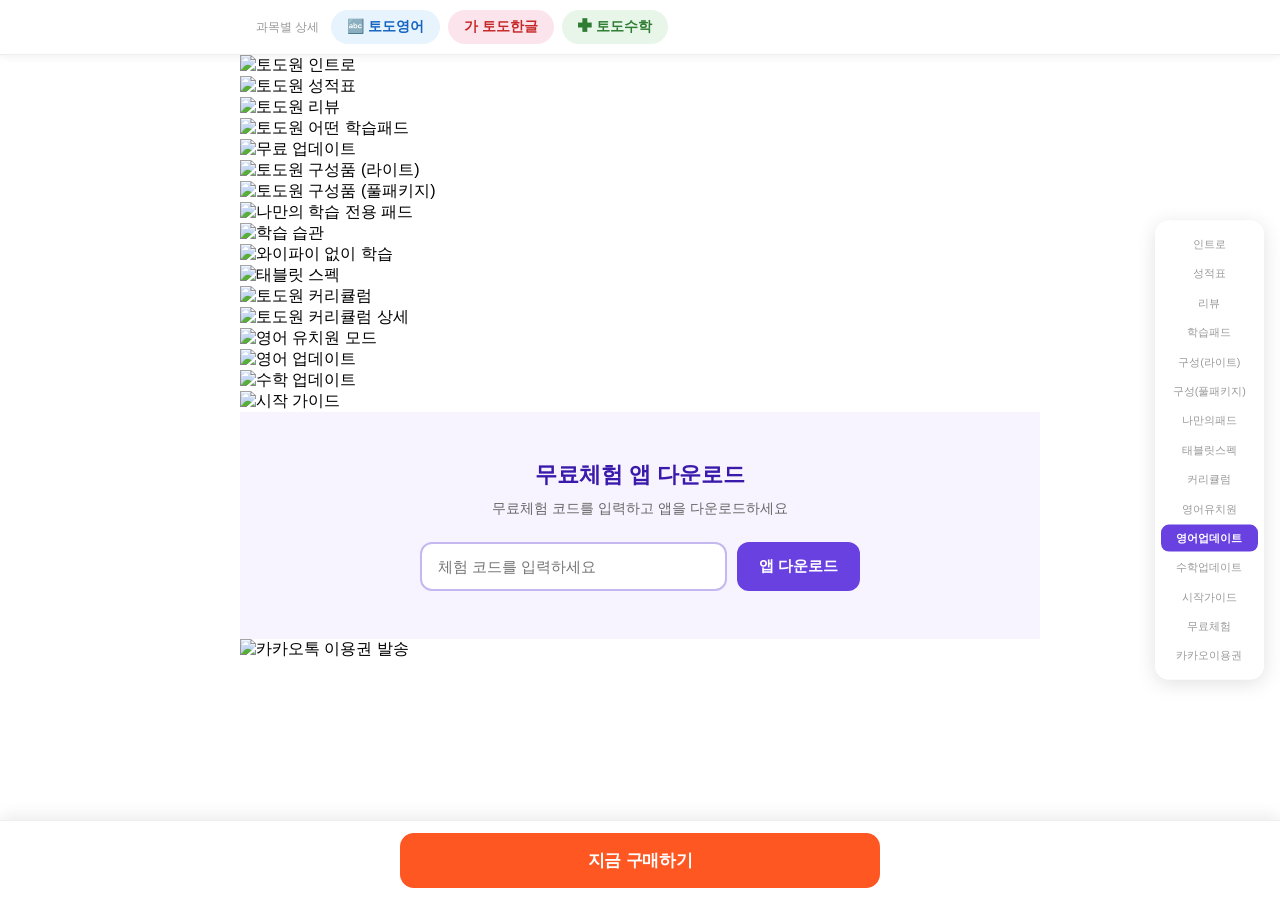
==== index.html @ faa36e48 "토도원 랜딩 페이지 초기 배포" ====
<!DOCTYPE html>
<html lang="ko">
<head>
  <meta charset="UTF-8">
  <meta name="viewport" content="width=device-width, initial-scale=1.0">
  <title>토도원 - 아이의 학습을 바꾸는 교육 앱</title>
  <link rel="stylesheet" href="style.css">
</head>
<body>

  <!-- 상단 과목별 네비게이션 -->
  <nav class="subject-nav">
    <div class="subject-nav-inner">
      <span class="nav-label">과목별 상세</span>
      <a href="english.html" class="subject-btn english-btn">🔤 토도영어</a>
      <a href="hangul.html" class="subject-btn hangul-btn">가 토도한글</a>
      <a href="math.html" class="subject-btn math-btn">✚ 토도수학</a>
    </div>
  </nav>

  <main class="detail-wrap">

    <section id="sec-1" data-label="인트로">
      <img src="1_인트로.jpg" alt="토도원 인트로" class="detail-img">
    </section>

    <section id="sec-2" data-label="성적표">
      <img src="2_토도원성적표.jpg" alt="토도원 성적표" class="detail-img">
    </section>

    <section id="sec-3" data-label="리뷰">
      <img src="2-1_토도원리뷰.jpg" alt="토도원 리뷰" class="detail-img">
    </section>

    <section id="sec-4" data-label="학습패드">
      <img src="3_토도원어떤학습패드.jpg" alt="토도원 어떤 학습패드" class="detail-img">
      <img src="3-1_무료업데이트.jpg" alt="무료 업데이트" class="detail-img">
    </section>

    <section id="sec-5" data-label="구성(라이트)">
      <img src="3-3_토도원구성품모음(라이트).gif" alt="토도원 구성품 (라이트)" class="detail-img">
    </section>

    <section id="sec-6" data-label="구성(풀패키지)">
      <img src="3-3_토도원구성품모음(풀패키지).gif" alt="토도원 구성품 (풀패키지)" class="detail-img">
    </section>

    <section id="sec-7" data-label="나만의패드">
      <img src="4_나만의학습전용패드.jpg" alt="나만의 학습 전용 패드" class="detail-img">
      <img src="4-1_학습습관.jpg" alt="학습 습관" class="detail-img">
      <img src="4-2_와이파이없이.jpg" alt="와이파이 없이 학습" class="detail-img">
    </section>

    <section id="sec-8" data-label="태블릿스펙">
      <img src="5_태블릿스팩.jpg" alt="태블릿 스펙" class="detail-img">
    </section>

    <section id="sec-9" data-label="커리큘럼">
      <img src="6_토도원커리큘럼.gif" alt="토도원 커리큘럼" class="detail-img">
      <img src="6-1_토도원커리큘럼.jpg" alt="토도원 커리큘럼 상세" class="detail-img">
    </section>

    <section id="sec-10" data-label="영어유치원">
      <img src="7_영어유치원모드.gif" alt="영어 유치원 모드" class="detail-img">
    </section>

    <section id="sec-11" data-label="영어업데이트">
      <img src="8_영어업데이트.gif" alt="영어 업데이트" class="detail-img">
    </section>

    <section id="sec-12" data-label="수학업데이트">
      <img src="9_수학업데이트.gif" alt="수학 업데이트" class="detail-img">
    </section>

    <section id="sec-13" data-label="시작가이드">
      <img src="10_시작가이드.jpg" alt="시작 가이드" class="detail-img">
    </section>

    <section id="sec-14" data-label="무료체험">
      <div class="free-trial-section">
        <h2 class="trial-title">무료체험 앱 다운로드</h2>
        <p class="trial-desc">무료체험 코드를 입력하고 앱을 다운로드하세요</p>
        <div class="trial-input-wrap">
          <input
            type="text"
            id="trialCode"
            class="trial-input"
            placeholder="체험 코드를 입력하세요"
            autocomplete="off"
            autocapitalize="none"
          >
          <button id="downloadBtn" class="trial-btn" onclick="handleDownload()">
            앱 다운로드
          </button>
        </div>
        <p id="trialError" class="trial-error" style="display:none;">유효하지 않은 코드입니다. 다시 확인해 주세요.</p>
      </div>
    </section>

    <section id="sec-15" data-label="카카오이용권">
      <img src="11_카카오톡이용권발송.jpg" alt="카카오톡 이용권 발송" class="detail-img">
    </section>

    <div class="bottom-spacer"></div>

  </main>

  <!-- 하단 고정 구매 버튼 -->
  <div class="sticky-bar">
    <a href="PAYMENT_URL_HERE" class="buy-btn">지금 구매하기</a>
  </div>

  <!-- 앱 선택 모달 (PC용) -->
  <div id="storeModal" class="modal-overlay" style="display:none;" onclick="closeModal(event)">
    <div class="modal-box">
      <p class="modal-title">앱 다운로드</p>
      <p class="modal-desc">다운로드할 플랫폼을 선택하세요</p>
      <div class="modal-buttons">
        <a id="iosBtn" href="#" class="modal-store-btn ios-btn" target="_blank">
          App Store<br><span>iOS / iPadOS</span>
        </a>
        <a id="androidBtn" href="#" class="modal-store-btn android-btn" target="_blank">
          Play Store<br><span>Android</span>
        </a>
      </div>
      <button class="modal-close" onclick="document.getElementById('storeModal').style.display='none'">닫기</button>
    </div>
  </div>

  <script src="script.js"></script>
</body>
</html>
---- style.css ----
* {
  margin: 0;
  padding: 0;
  box-sizing: border-box;
}

body {
  background: #fff;
  font-family: 'Apple SD Gothic Neo', 'Noto Sans KR', sans-serif;
}

/* ─── 과목별 네비게이션 ─── */
.subject-nav {
  position: sticky;
  top: 0;
  z-index: 90;
  background: #fff;
  border-bottom: 1px solid #eee;
  box-shadow: 0 2px 8px rgba(0,0,0,0.06);
}

.subject-nav-inner {
  max-width: 800px;
  margin: 0 auto;
  padding: 10px 16px;
  display: flex;
  align-items: center;
  gap: 8px;
}

.nav-label {
  font-size: 12px;
  color: #999;
  margin-right: 4px;
  white-space: nowrap;
}

.subject-btn {
  padding: 8px 16px;
  border-radius: 20px;
  font-size: 14px;
  font-weight: 700;
  text-decoration: none;
  transition: background 0.15s, color 0.15s;
  white-space: nowrap;
}

.english-btn {
  background: #e8f4fd;
  color: #1565c0;
}
.english-btn:hover, .english-btn.active {
  background: #1565c0;
  color: #fff;
}

.hangul-btn {
  background: #fce4ec;
  color: #c62828;
}
.hangul-btn:hover, .hangul-btn.active {
  background: #c62828;
  color: #fff;
}

.math-btn {
  background: #e8f5e9;
  color: #2e7d32;
}
.math-btn:hover, .math-btn.active {
  background: #2e7d32;
  color: #fff;
}

/* ─── 뒤로가기 바 ─── */
.back-bar {
  padding: 14px 20px;
  border-bottom: 1px solid #f0f0f0;
}

.back-link {
  font-size: 14px;
  color: #555;
  text-decoration: none;
}

.back-link:hover {
  color: #222;
}

/* ─── 플레이스홀더 (이미지 미등록 상태) ─── */
.placeholder-notice {
  padding: 80px 24px;
  text-align: center;
  color: #bbb;
}

.placeholder-icon {
  font-size: 56px;
  margin-bottom: 20px;
}

.placeholder-title {
  font-size: 18px;
  font-weight: 700;
  color: #ccc;
  margin-bottom: 10px;
}

.placeholder-desc {
  font-size: 14px;
  color: #ccc;
  line-height: 1.8;
}

/* ─── 상세 이미지 래퍼 ─── */
.detail-wrap {
  max-width: 800px;
  margin: 0 auto;
  display: flex;
  flex-direction: column;
}

/* 상세 이미지 */
.detail-img {
  width: 100%;
  display: block;
}

/* ─── 무료체험 섹션 ─── */
.free-trial-section {
  background: #f8f4ff;
  padding: 48px 24px;
  text-align: center;
}

.trial-title {
  font-size: 22px;
  font-weight: 800;
  color: #3a1aab;
  margin-bottom: 10px;
}

.trial-desc {
  font-size: 14px;
  color: #666;
  margin-bottom: 24px;
}

.trial-input-wrap {
  display: flex;
  gap: 10px;
  max-width: 440px;
  margin: 0 auto;
}

.trial-input {
  flex: 1;
  padding: 14px 16px;
  border: 2px solid #c5b8f0;
  border-radius: 12px;
  font-size: 15px;
  outline: none;
  transition: border-color 0.2s;
}

.trial-input:focus {
  border-color: #6941e0;
}

.trial-btn {
  padding: 14px 22px;
  background: #6941e0;
  color: #fff;
  border: none;
  border-radius: 12px;
  font-size: 15px;
  font-weight: 700;
  cursor: pointer;
  white-space: nowrap;
  transition: background 0.2s;
}

.trial-btn:hover {
  background: #5232b8;
}

.trial-error {
  margin-top: 12px;
  font-size: 13px;
  color: #e53935;
}

/* ─── 하단 고정 바 ─── */
.sticky-bar {
  position: fixed;
  bottom: 0;
  left: 0;
  right: 0;
  background: #fff;
  border-top: 1px solid #eee;
  padding: 12px 20px;
  text-align: center;
  z-index: 100;
  box-shadow: 0 -4px 16px rgba(0,0,0,0.08);
}

.buy-btn {
  display: inline-block;
  width: 100%;
  max-width: 480px;
  padding: 16px 0;
  background: #ff5722;
  color: #fff;
  font-size: 17px;
  font-weight: 800;
  border-radius: 14px;
  text-decoration: none;
  letter-spacing: -0.3px;
  transition: background 0.2s;
}

.buy-btn:hover {
  background: #e64a19;
}

/* sticky 버튼에 가리는 부분 보정 */
.bottom-spacer {
  height: 80px;
}

/* ─── 앱 선택 모달 ─── */
.modal-overlay {
  position: fixed;
  inset: 0;
  background: rgba(0,0,0,0.55);
  z-index: 200;
  display: flex;
  align-items: center;
  justify-content: center;
}

.modal-box {
  background: #fff;
  border-radius: 20px;
  padding: 36px 28px 28px;
  width: 90%;
  max-width: 360px;
  text-align: center;
}

.modal-title {
  font-size: 18px;
  font-weight: 800;
  color: #222;
  margin-bottom: 8px;
}

.modal-desc {
  font-size: 13px;
  color: #888;
  margin-bottom: 24px;
}

.modal-buttons {
  display: flex;
  gap: 12px;
  margin-bottom: 20px;
}

.modal-store-btn {
  flex: 1;
  padding: 16px 8px;
  border-radius: 14px;
  font-size: 14px;
  font-weight: 700;
  text-decoration: none;
  line-height: 1.4;
}

.modal-store-btn span {
  display: block;
  font-size: 11px;
  font-weight: 400;
  margin-top: 4px;
  opacity: 0.8;
}

.ios-btn {
  background: #000;
  color: #fff;
}

.android-btn {
  background: #01875f;
  color: #fff;
}

.modal-close {
  font-size: 14px;
  color: #aaa;
  background: none;
  border: none;
  cursor: pointer;
  padding: 8px 20px;
}

/* ─── 우측 고정 네비게이션 ─── */
.side-nav {
  position: fixed;
  right: 16px;
  top: 50%;
  transform: translateY(-50%);
  z-index: 80;
  background: rgba(255, 255, 255, 0.95);
  border-radius: 14px;
  box-shadow: 0 4px 20px rgba(0, 0, 0, 0.12);
  padding: 10px 6px;
  max-height: 70vh;
  overflow-y: auto;
  display: flex;
  flex-direction: column;
  gap: 2px;
  min-width: 80px;
  scrollbar-width: none;
}

.side-nav::-webkit-scrollbar {
  display: none;
}

.side-nav-item {
  display: block;
  padding: 6px 12px;
  font-size: 11px;
  color: #999;
  text-decoration: none;
  border-radius: 8px;
  white-space: nowrap;
  transition: background 0.15s, color 0.15s;
  text-align: center;
  line-height: 1.4;
}

.side-nav-item:hover {
  background: #f0f0f0;
  color: #333;
}

.side-nav-item.active {
  background: #6941e0;
  color: #fff;
  font-weight: 700;
}

/* 960px 이하에서 우측 네비 숨김 */
@media (max-width: 960px) {
  .side-nav {
    display: none;
  }
}

/* ─── 반응형 ─── */
@media (max-width: 480px) {
  .trial-input-wrap {
    flex-direction: column;
  }

  .trial-btn {
    width: 100%;
  }

  .buy-btn {
    font-size: 15px;
    padding: 14px 0;
  }
}
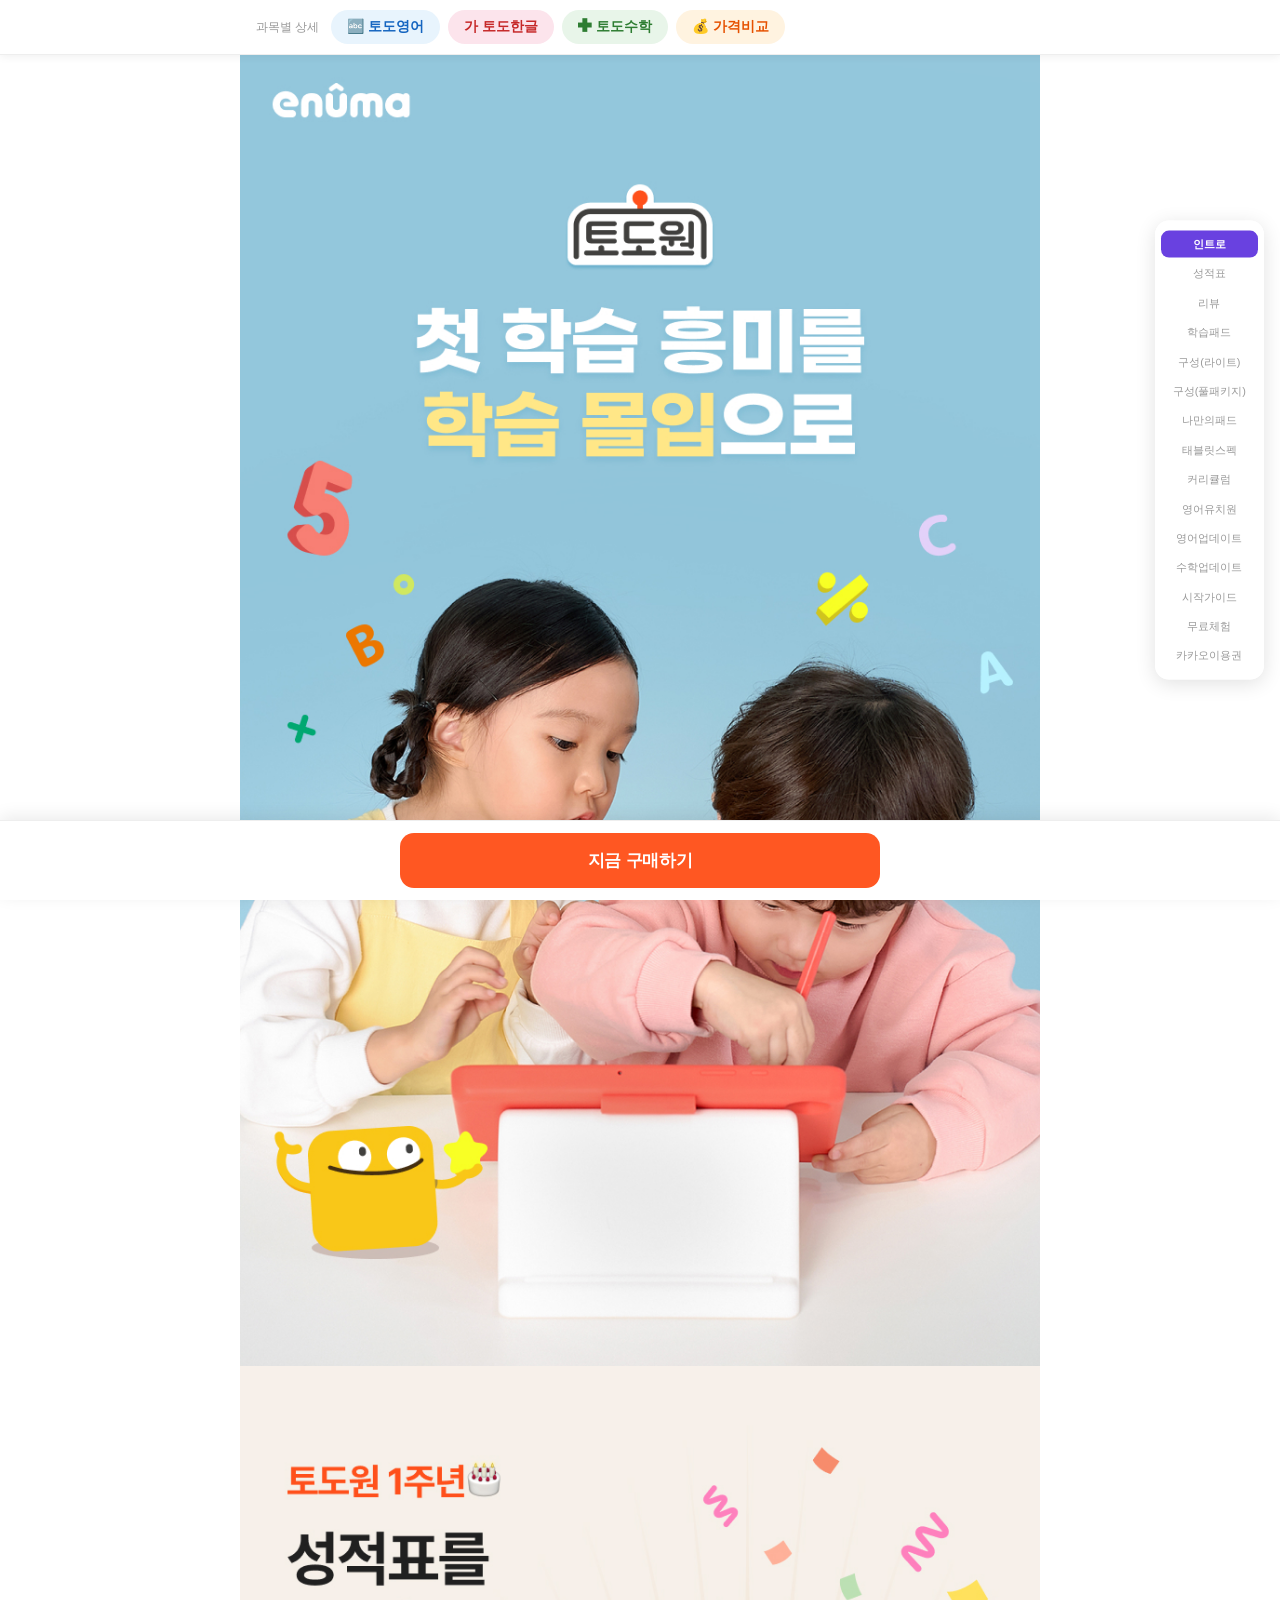
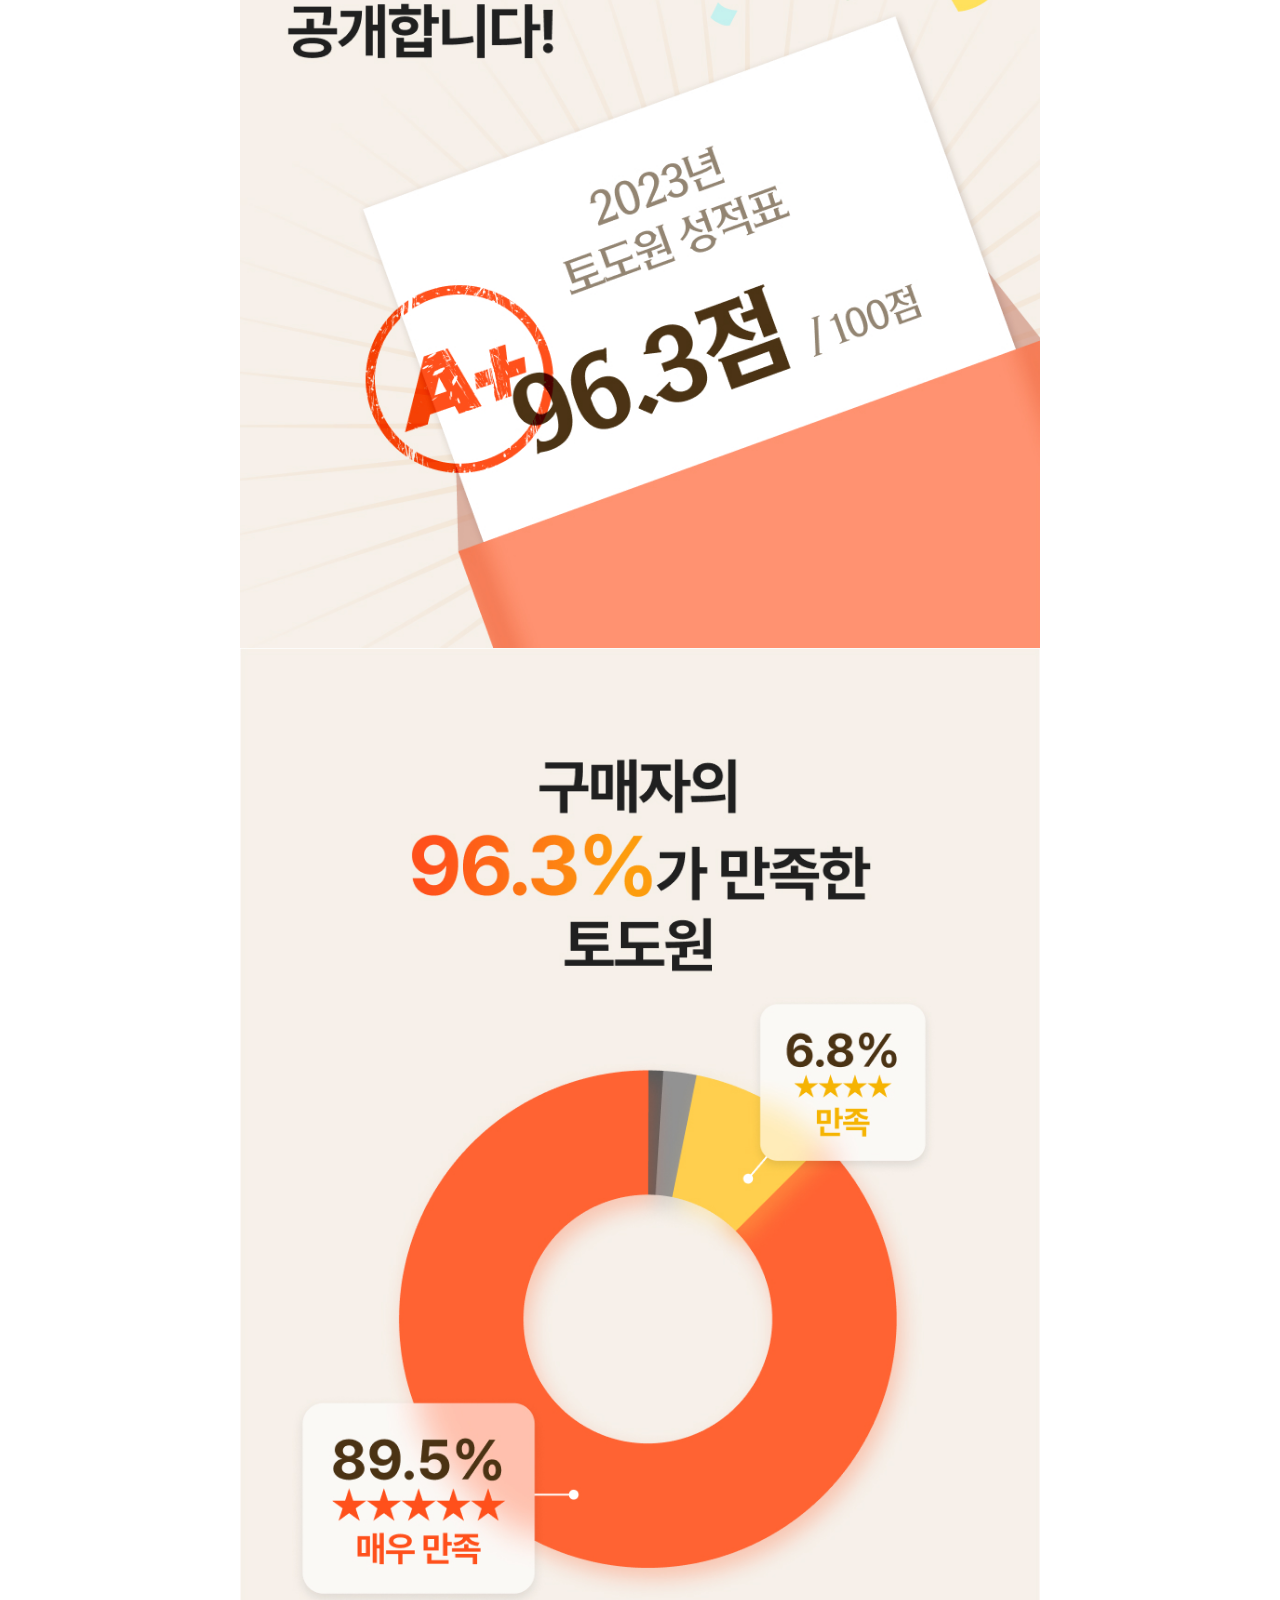
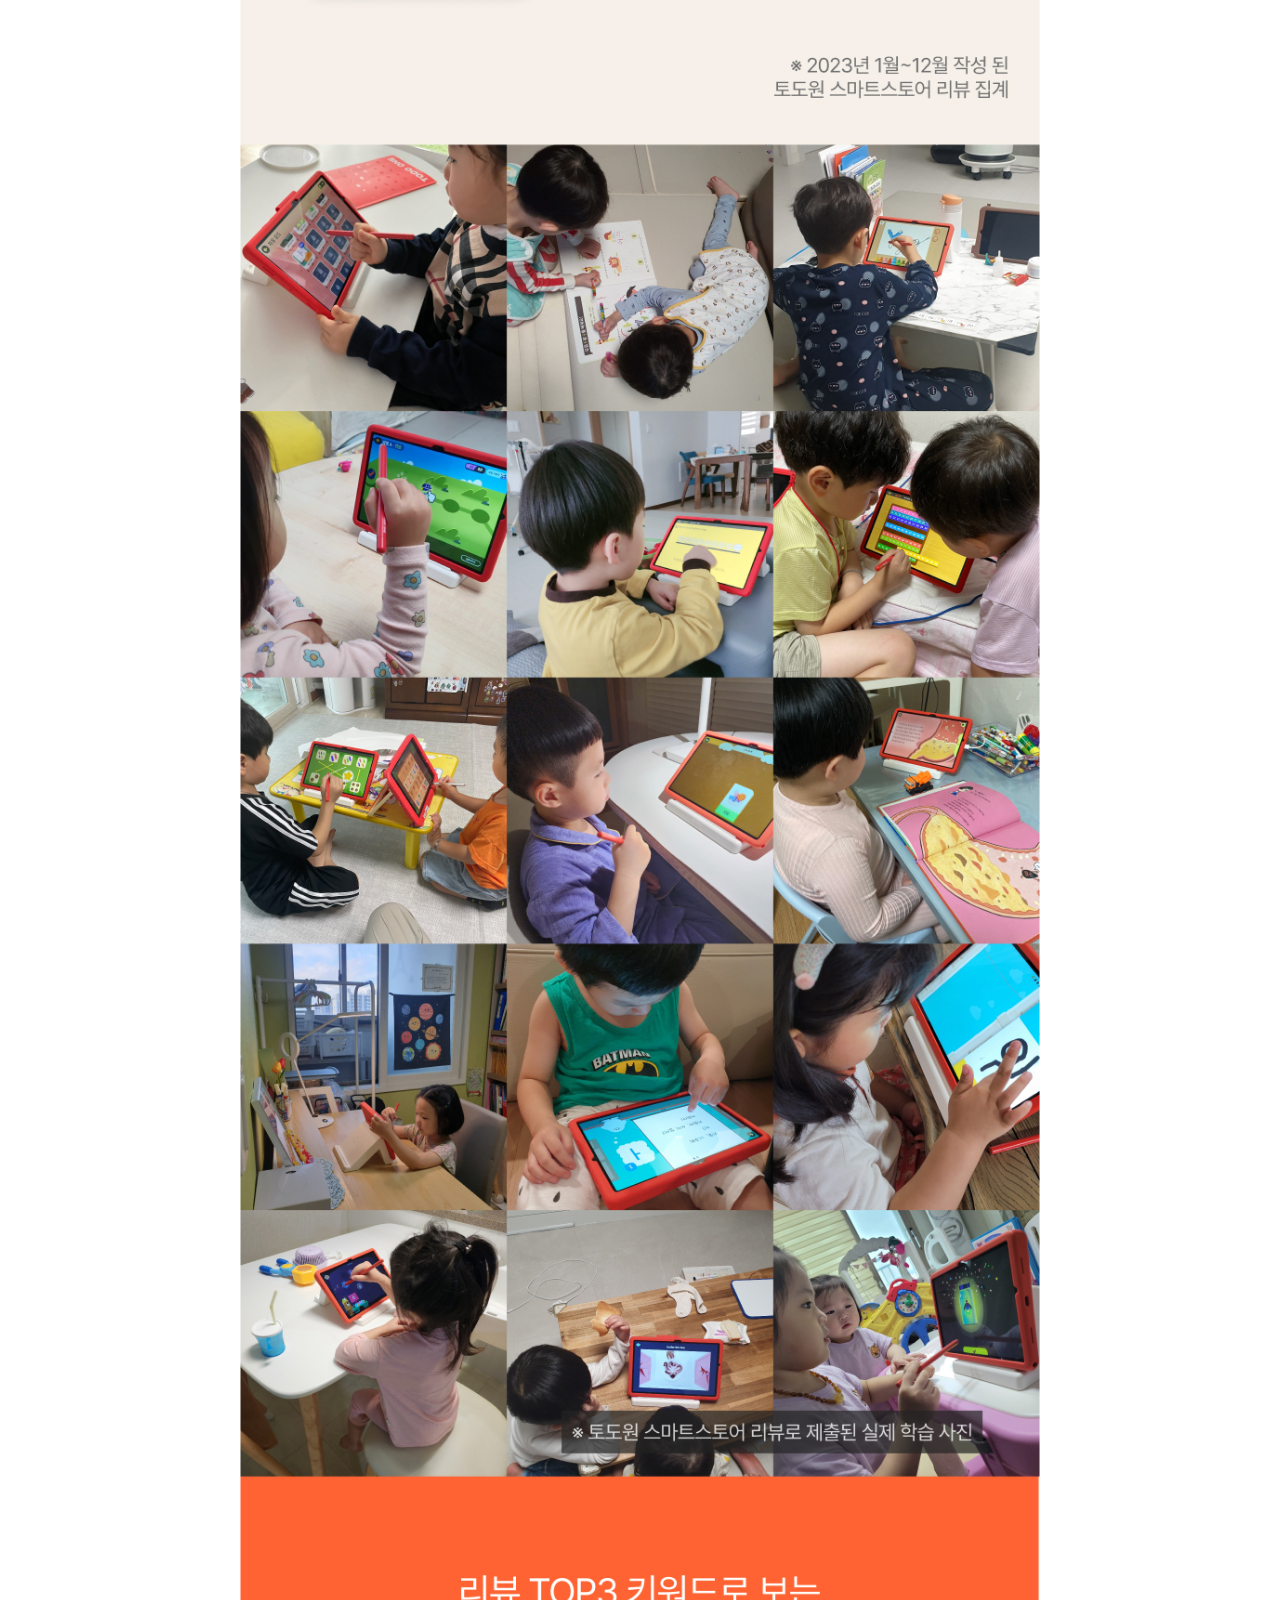
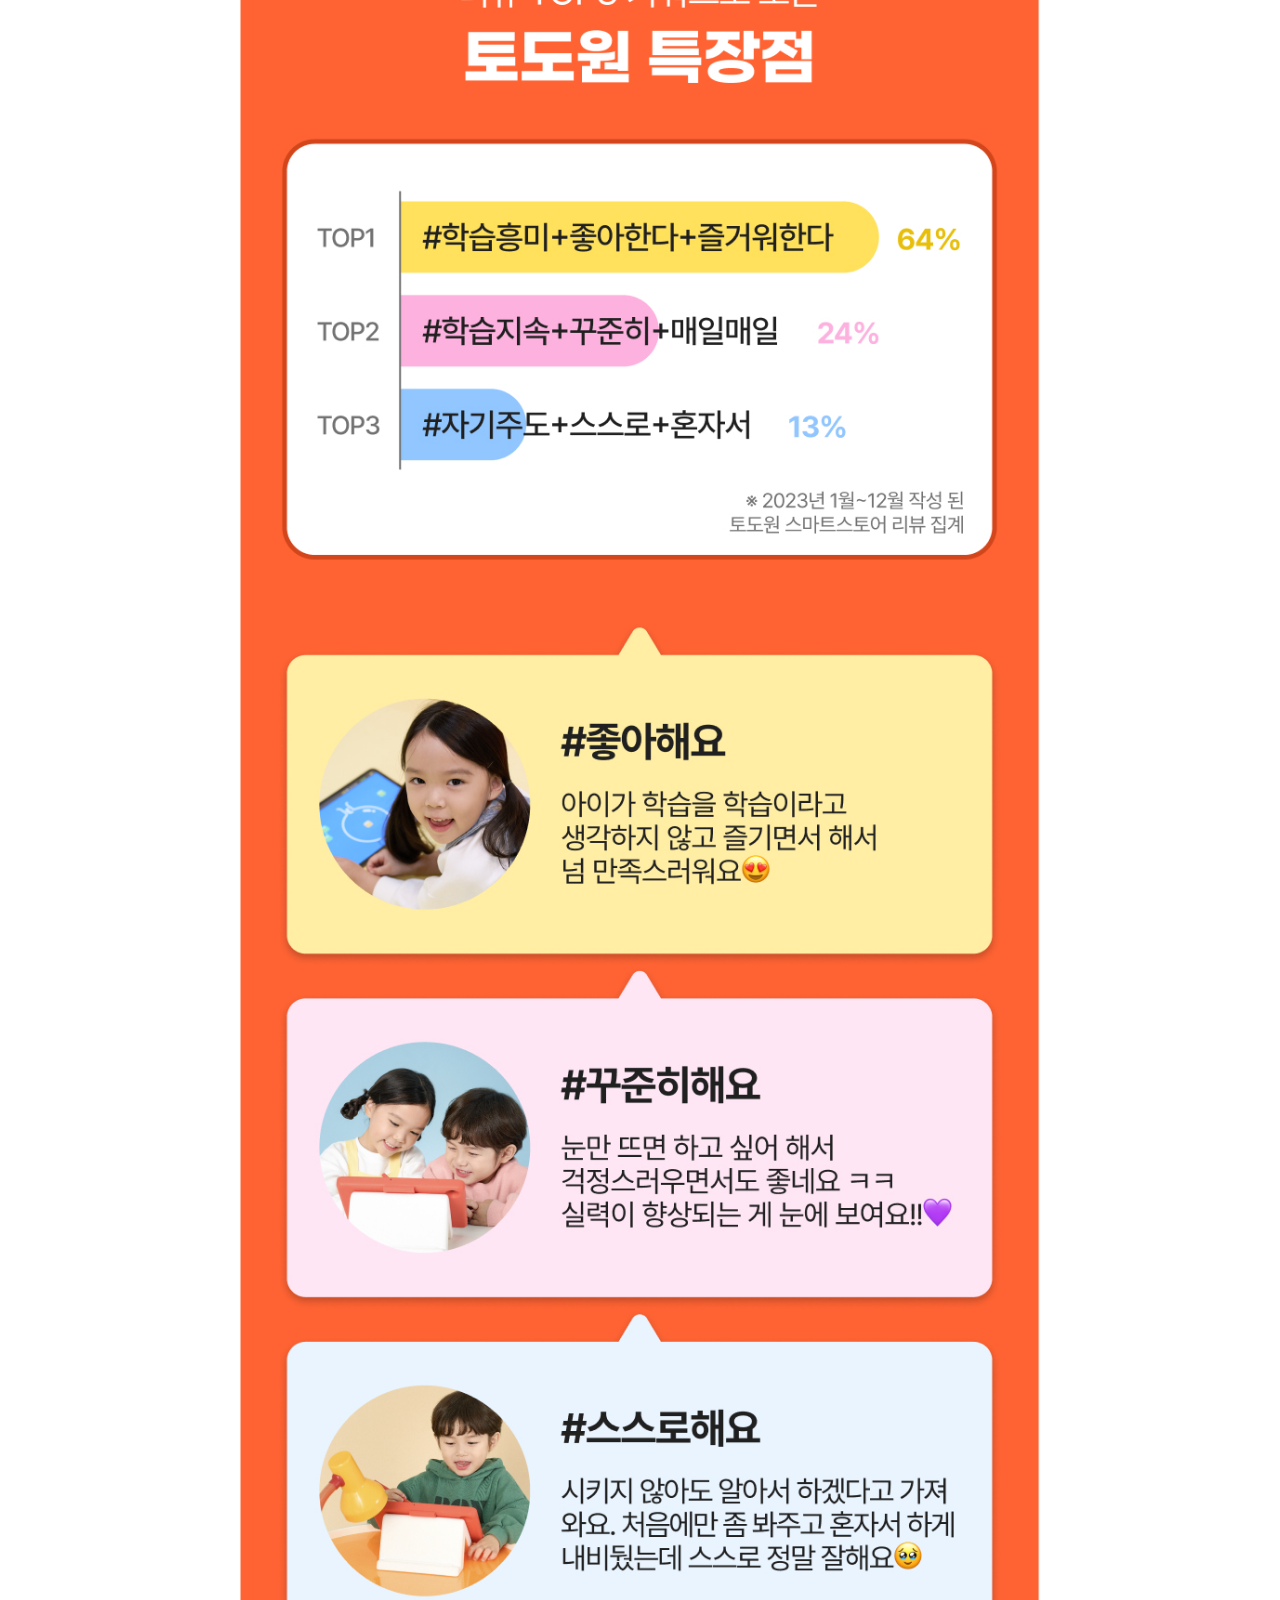
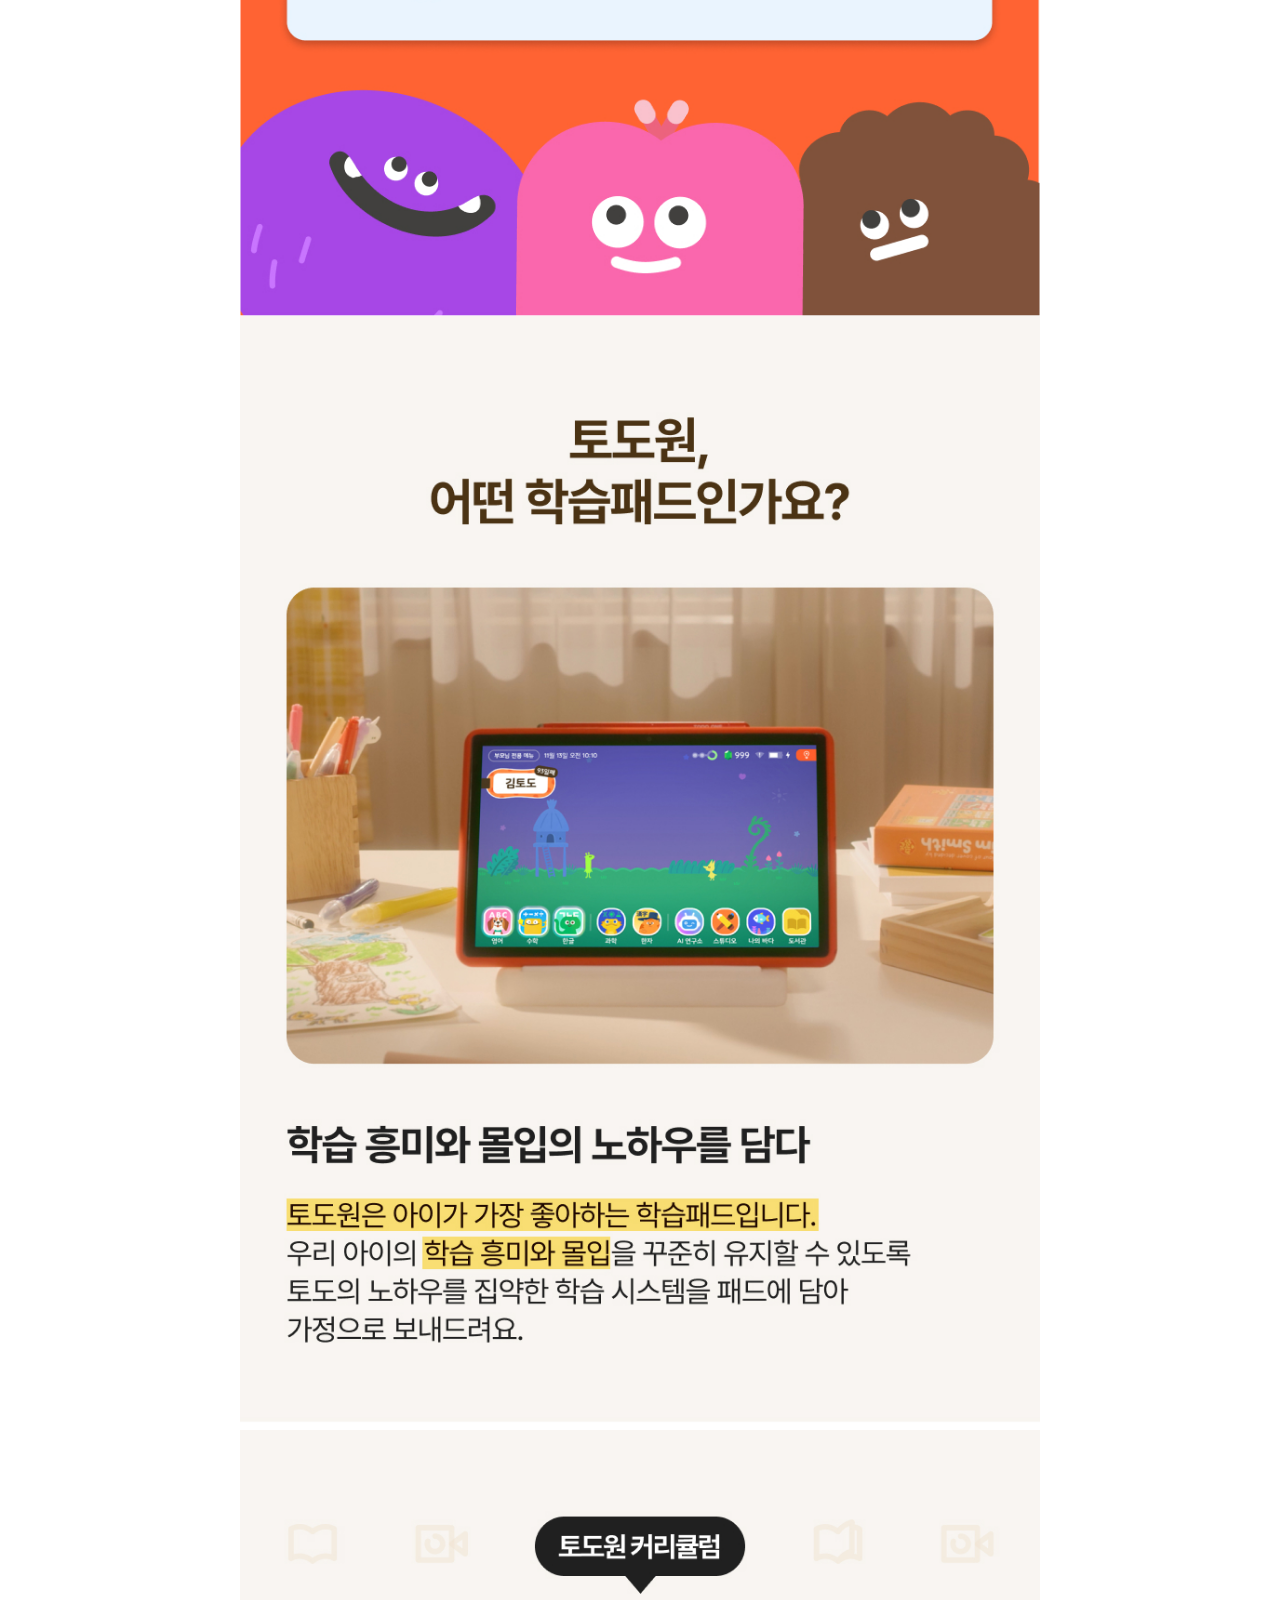
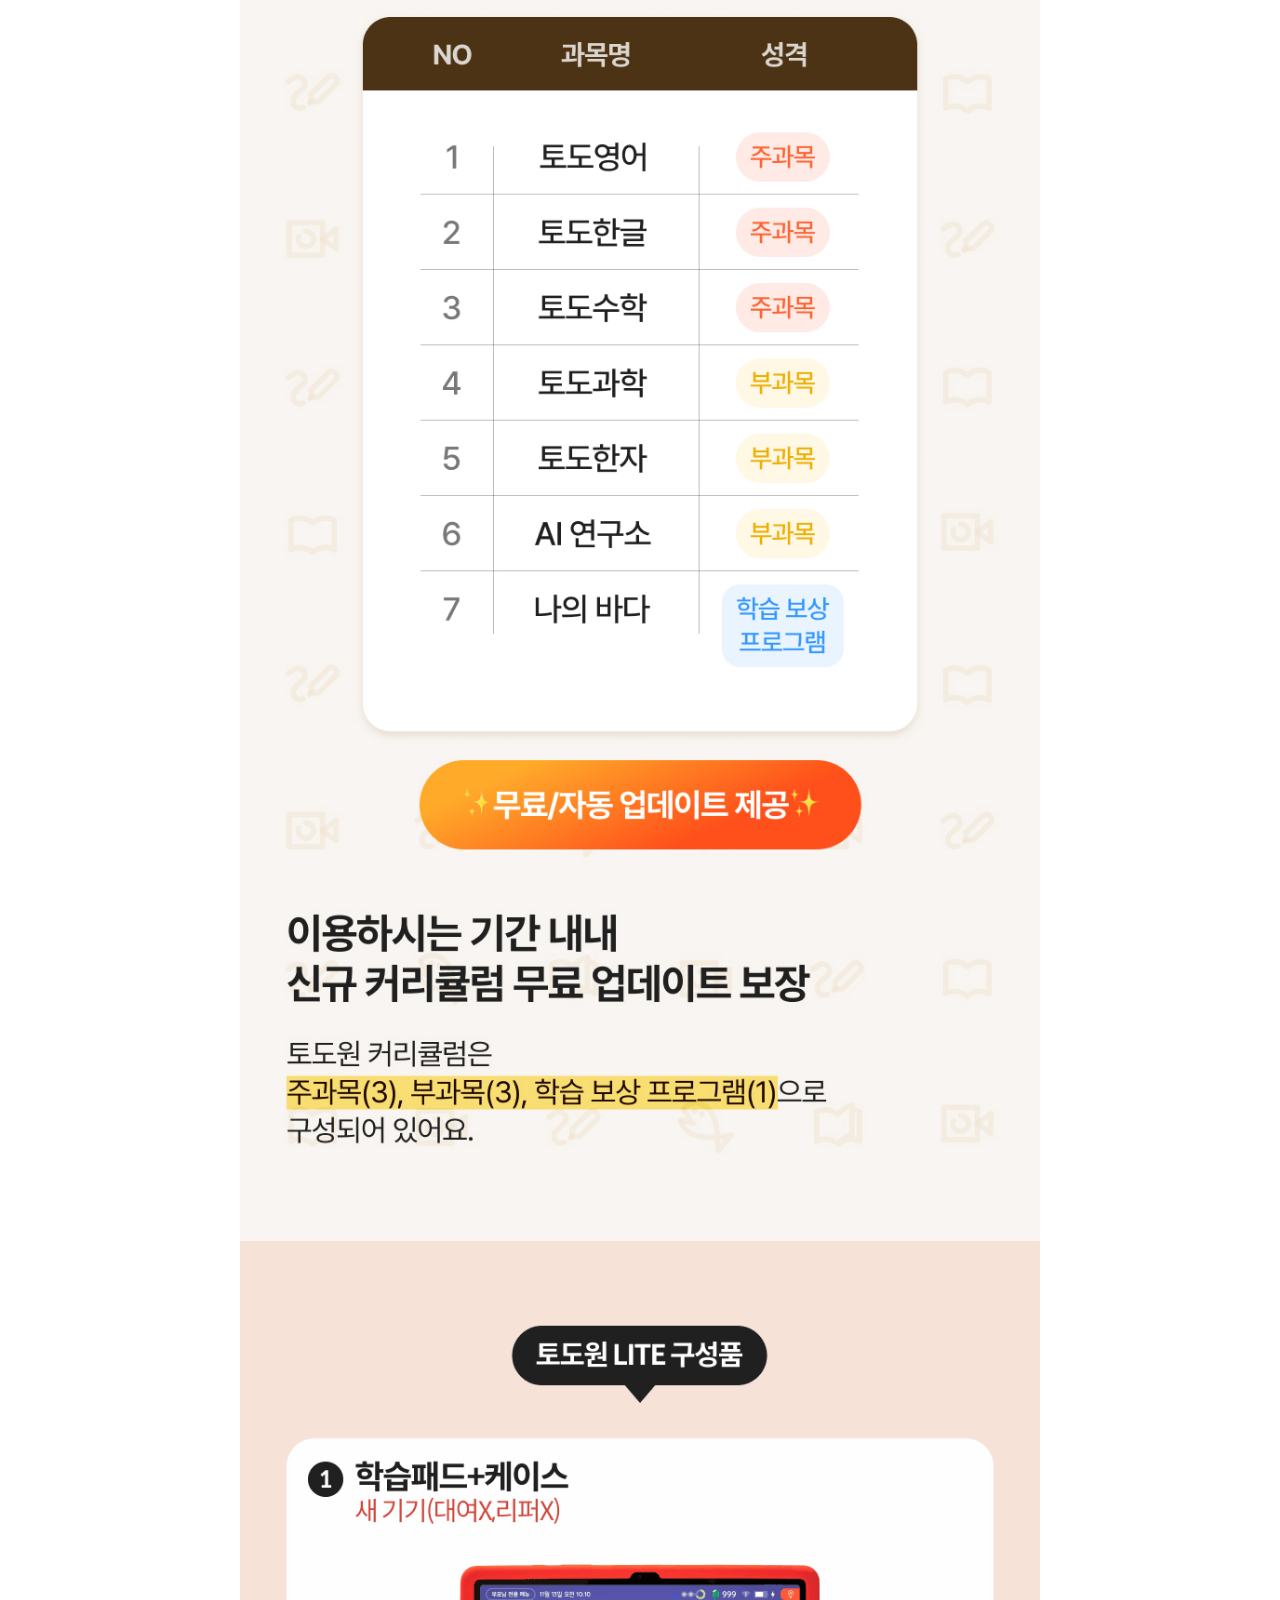
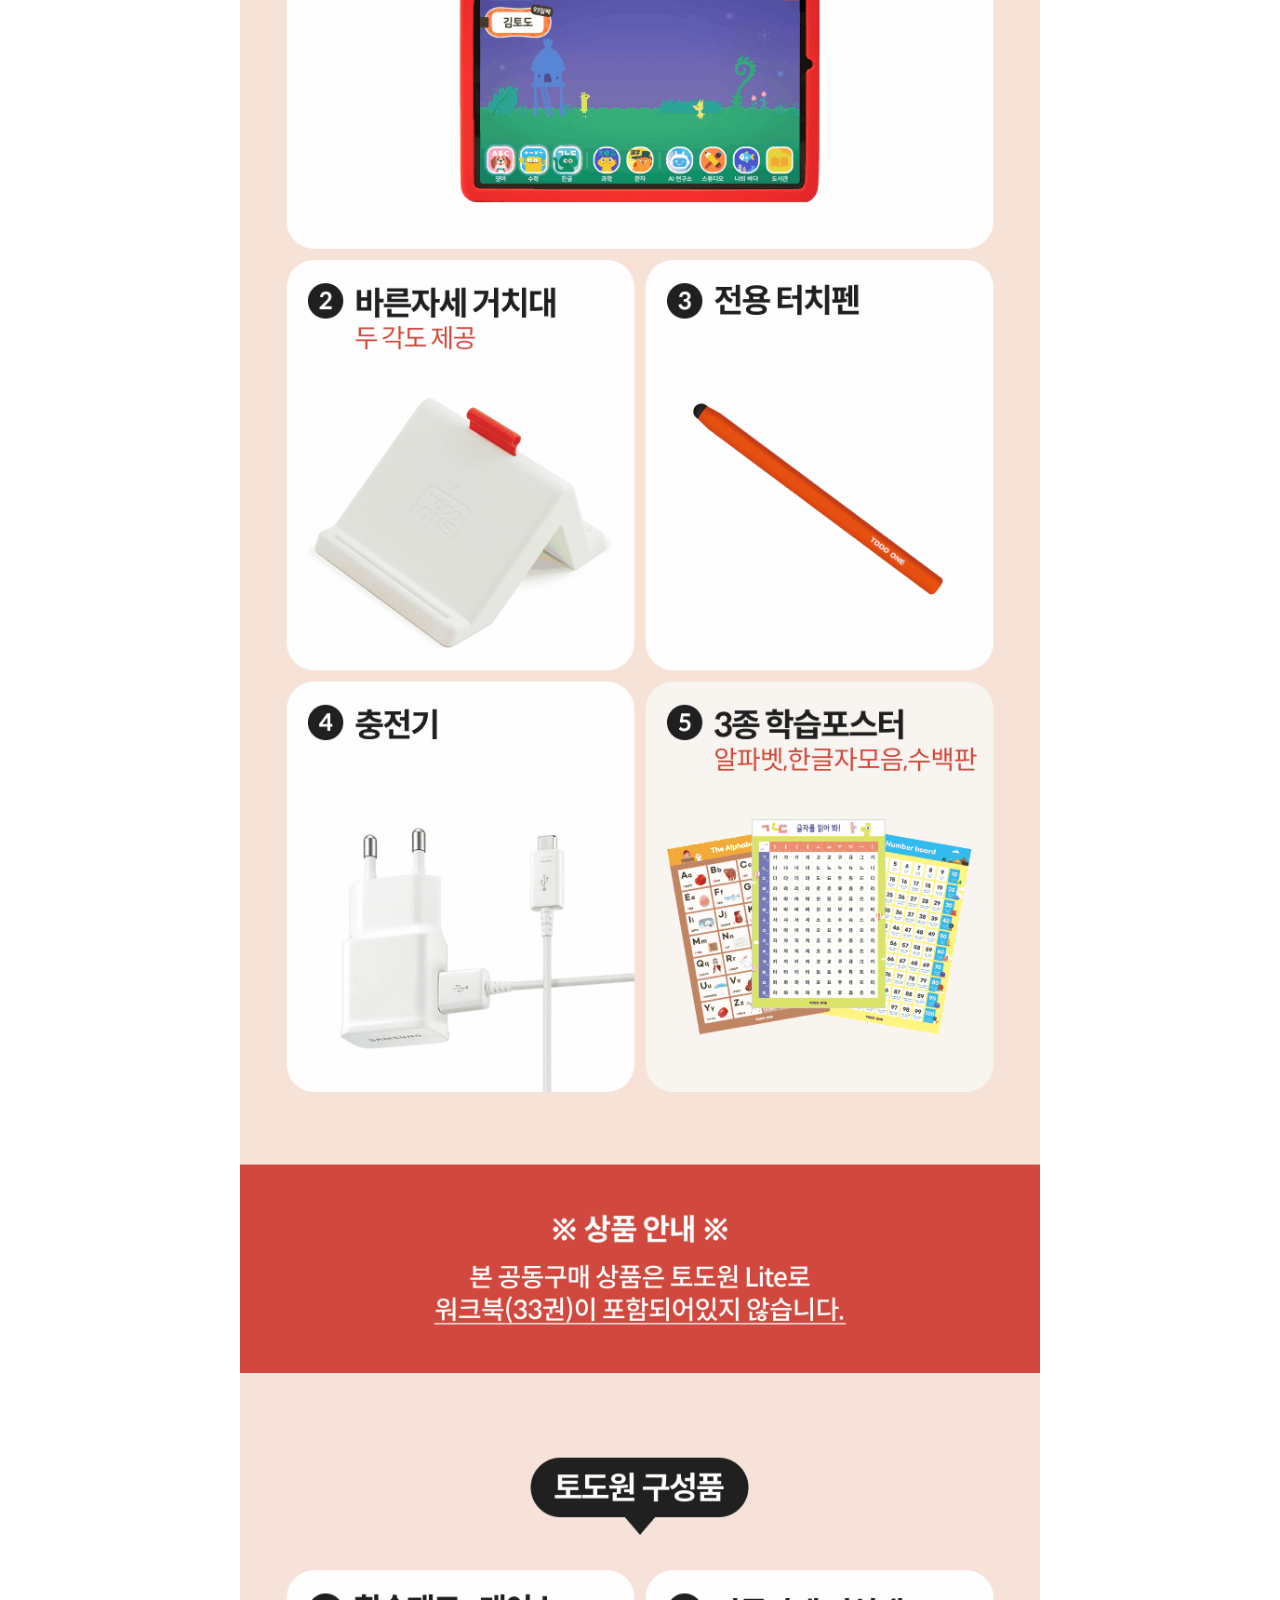
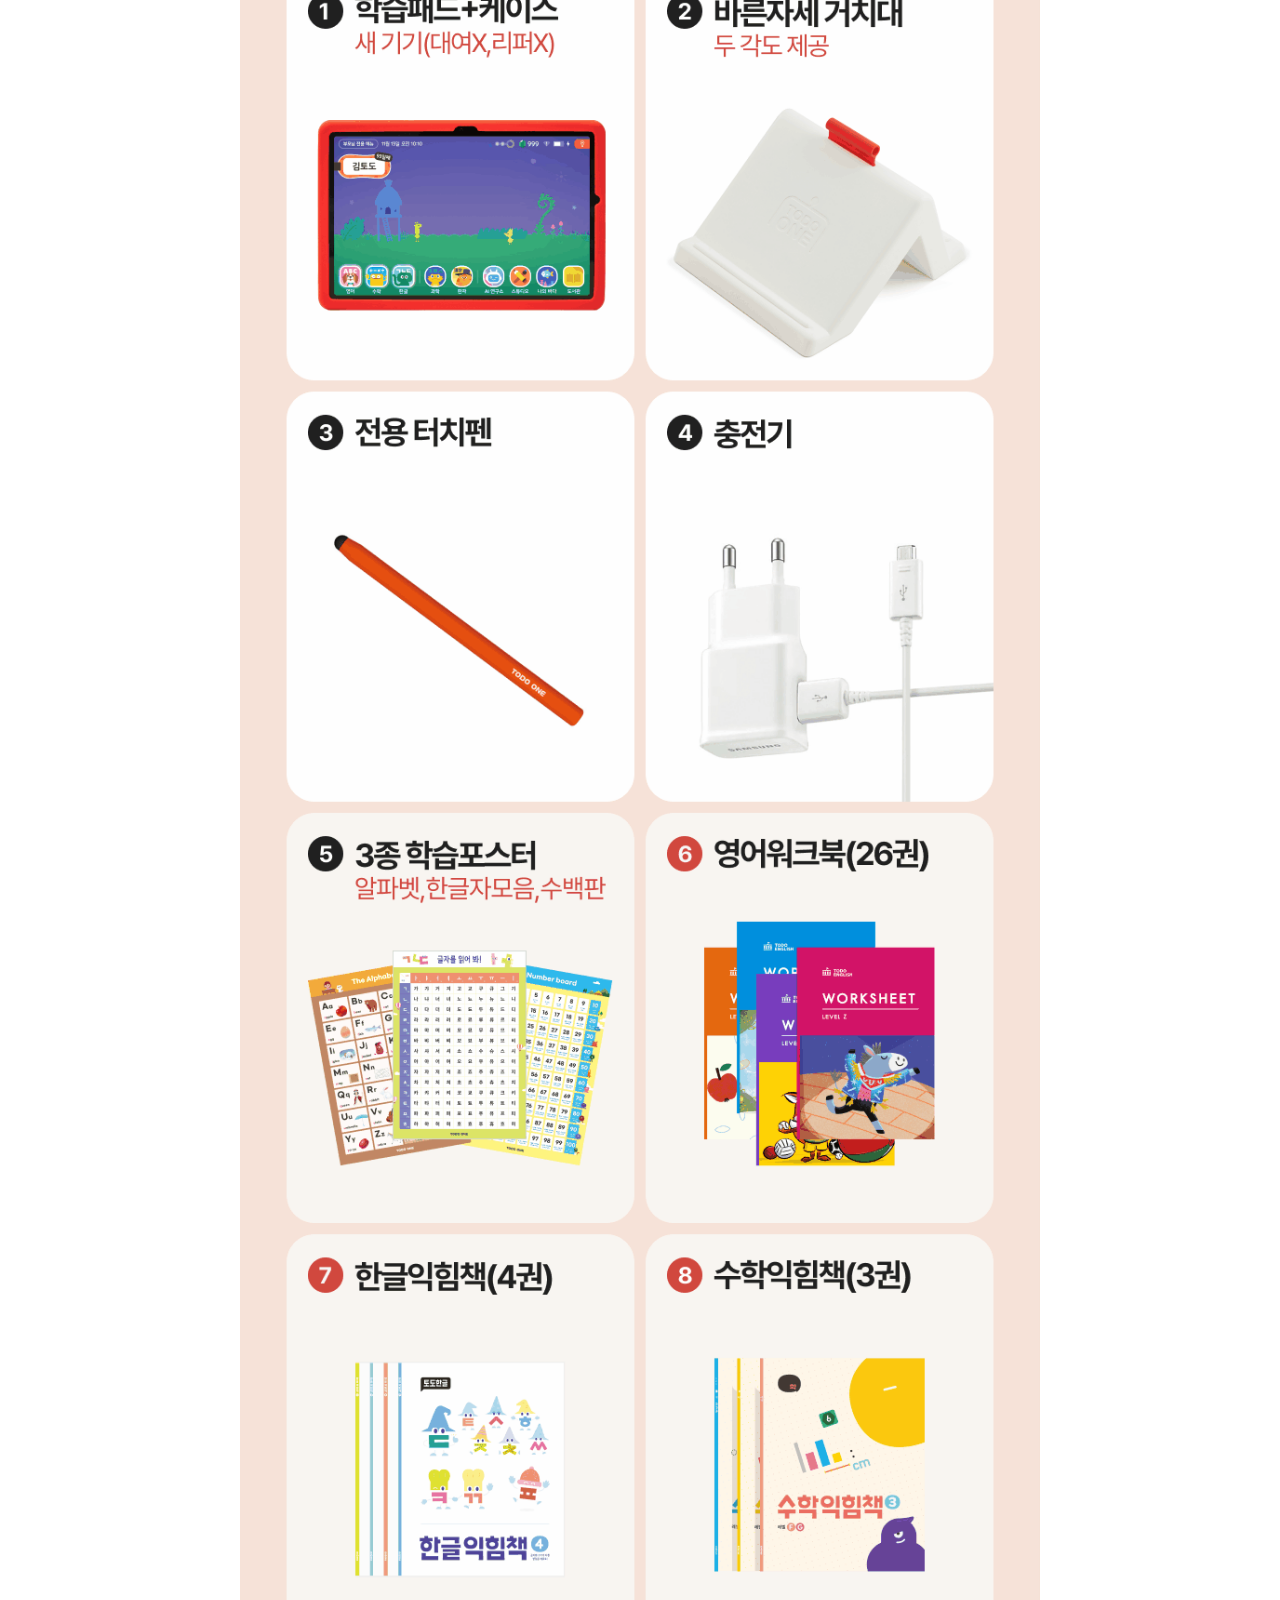
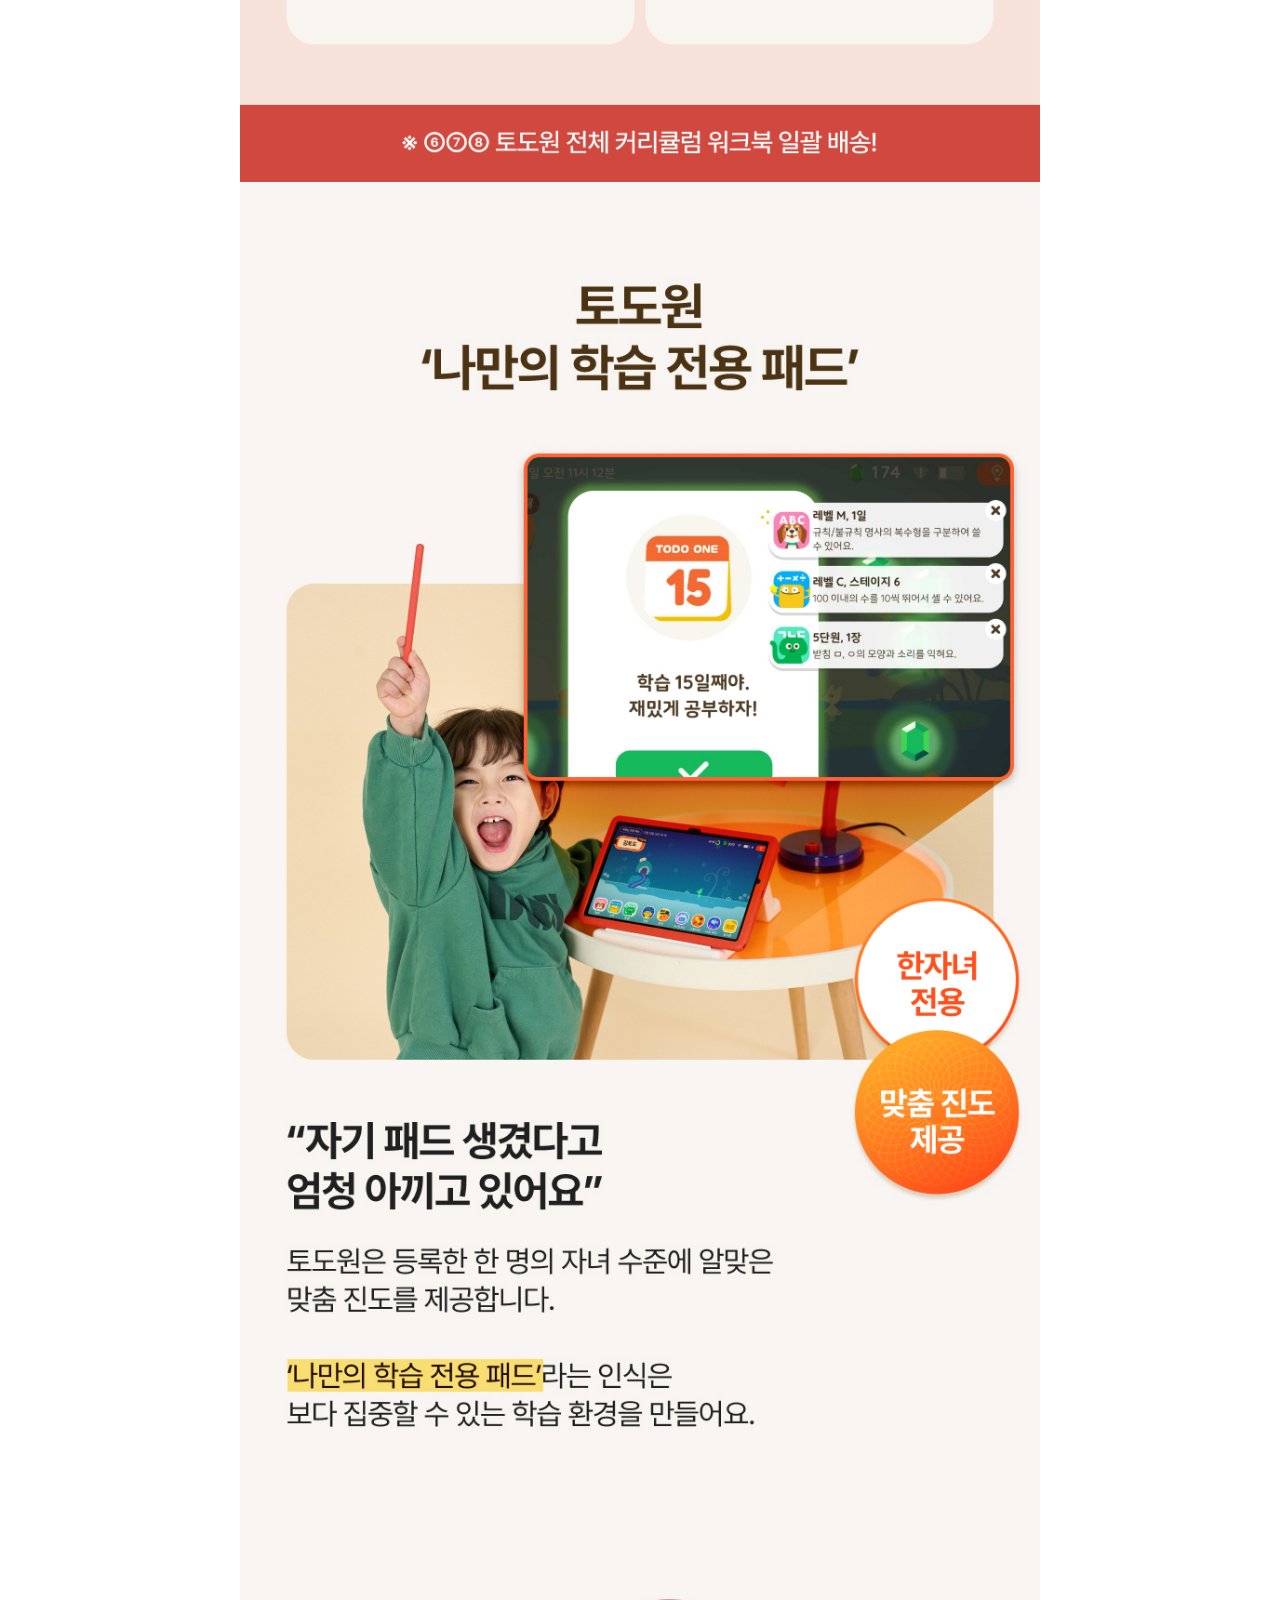
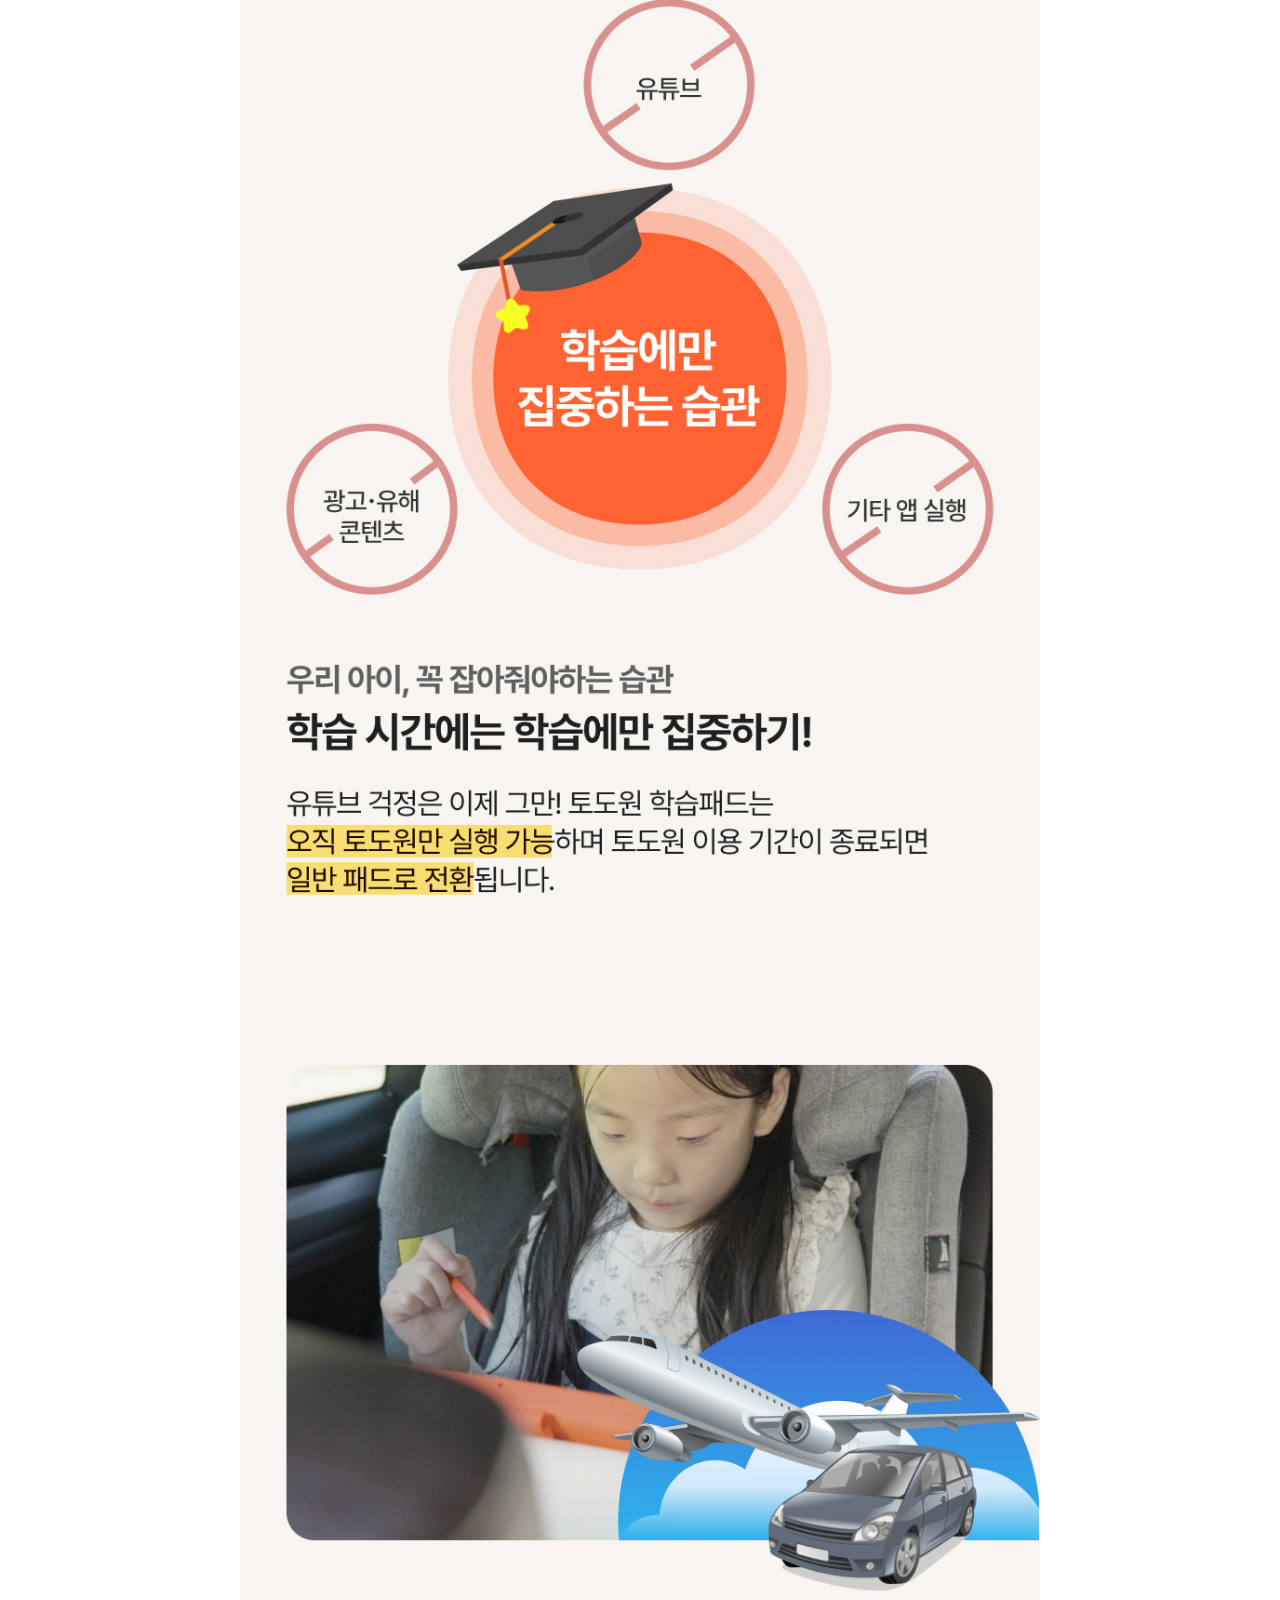
==== commit 8793a8be: "가격비교 탭 추가 - 토도원/영어/한글/수학 가격표 페이지 Co-Authored-By: Claude Sonnet 4.6 <noreply@anthropic.com>" ====
--- a/index.html
+++ b/index.html
@@ -15,6 +15,7 @@
       <a href="english.html" class="subject-btn english-btn">🔤 토도영어</a>
       <a href="hangul.html" class="subject-btn hangul-btn">가 토도한글</a>
       <a href="math.html" class="subject-btn math-btn">✚ 토도수학</a>
+      <a href="price.html" class="subject-btn price-btn">💰 가격비교</a>
     </div>
   </nav>
 
--- a/style.css
+++ b/style.css
@@ -69,6 +69,15 @@
 }
 .math-btn:hover, .math-btn.active {
   background: #2e7d32;
+  color: #fff;
+}
+
+.price-btn {
+  background: #fff3e0;
+  color: #e65100;
+}
+.price-btn:hover, .price-btn.active {
+  background: #e65100;
   color: #fff;
 }
 
@@ -360,6 +369,164 @@
   }
 }
 
+/* ─── 가격비교 페이지 ─── */
+.price-wrap {
+  padding: 0 16px 0;
+}
+
+.price-page-header {
+  padding: 32px 8px 8px;
+  text-align: center;
+}
+
+.price-page-title {
+  font-size: 26px;
+  font-weight: 900;
+  color: #222;
+  margin-bottom: 8px;
+}
+
+.price-page-desc {
+  font-size: 14px;
+  color: #888;
+}
+
+.price-section {
+  margin: 28px 0;
+}
+
+.price-section-title {
+  font-size: 17px;
+  font-weight: 800;
+  color: #222;
+  margin-bottom: 6px;
+  display: flex;
+  align-items: center;
+  gap: 8px;
+}
+
+.price-section-note {
+  font-size: 12px;
+  color: #aaa;
+  margin-bottom: 10px;
+}
+
+.price-badge {
+  display: inline-block;
+  padding: 3px 10px;
+  border-radius: 20px;
+  font-size: 12px;
+  font-weight: 700;
+  color: #fff;
+  flex-shrink: 0;
+}
+
+.badge-all   { background: #6941e0; }
+.badge-english { background: #1565c0; }
+.badge-hangul  { background: #c62828; }
+.badge-math    { background: #2e7d32; }
+
+.price-table-wrap {
+  overflow-x: auto;
+  border-radius: 14px;
+  box-shadow: 0 2px 12px rgba(0,0,0,0.08);
+}
+
+.price-table {
+  width: 100%;
+  border-collapse: collapse;
+  font-size: 14px;
+  min-width: 480px;
+}
+
+.price-table thead tr {
+  background: #f5f5f5;
+}
+
+.price-table th {
+  padding: 12px 14px;
+  text-align: center;
+  font-size: 12px;
+  font-weight: 700;
+  color: #555;
+  border-bottom: 1px solid #eee;
+}
+
+.price-table td {
+  padding: 13px 14px;
+  text-align: center;
+  border-bottom: 1px solid #f0f0f0;
+  color: #333;
+  vertical-align: middle;
+}
+
+.price-table tbody tr:last-child td {
+  border-bottom: none;
+}
+
+.row-best {
+  background: #fff8f0;
+}
+
+.product-name {
+  font-weight: 700;
+  color: #222;
+  text-align: left !important;
+}
+
+.sub-text {
+  font-size: 11px;
+  color: #aaa;
+  font-weight: 400;
+}
+
+.best-tag {
+  display: inline-block;
+  background: #ff5722;
+  color: #fff;
+  font-size: 10px;
+  font-weight: 700;
+  padding: 2px 6px;
+  border-radius: 6px;
+  margin-left: 4px;
+  vertical-align: middle;
+}
+
+.price-original {
+  color: #bbb;
+  text-decoration: line-through;
+  font-size: 13px;
+}
+
+.price-sale.highlight {
+  color: #e65100;
+  font-weight: 800;
+  font-size: 15px;
+}
+
+.price-group {
+  color: #555;
+}
+
+.price-monthly {
+  color: #6941e0;
+  font-weight: 700;
+  font-size: 13px;
+}
+
+.discount-rate {
+  color: #e53935;
+  font-weight: 700;
+  font-size: 13px;
+}
+
+.price-coupon-note {
+  margin-top: 8px;
+  font-size: 11px;
+  color: #aaa;
+  line-height: 1.6;
+}
+
 /* ─── 반응형 ─── */
 @media (max-width: 480px) {
   .trial-input-wrap {
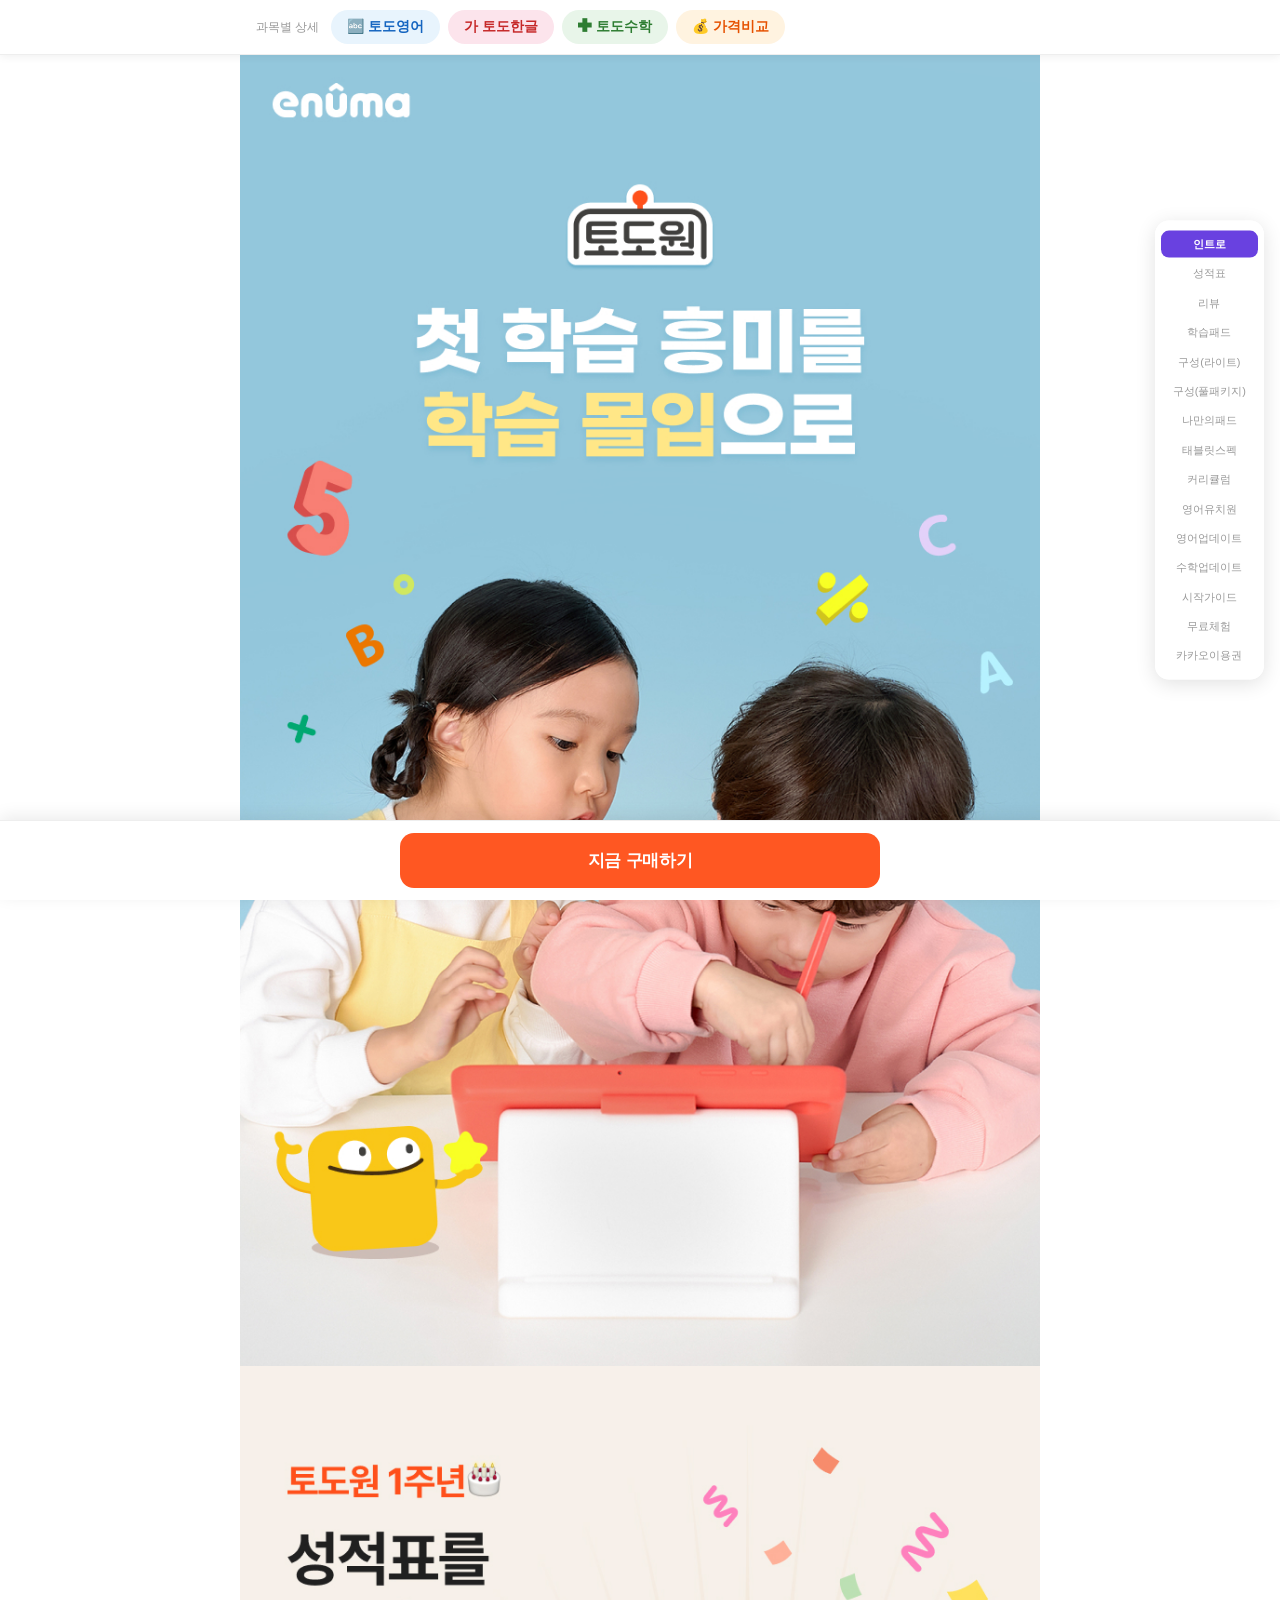
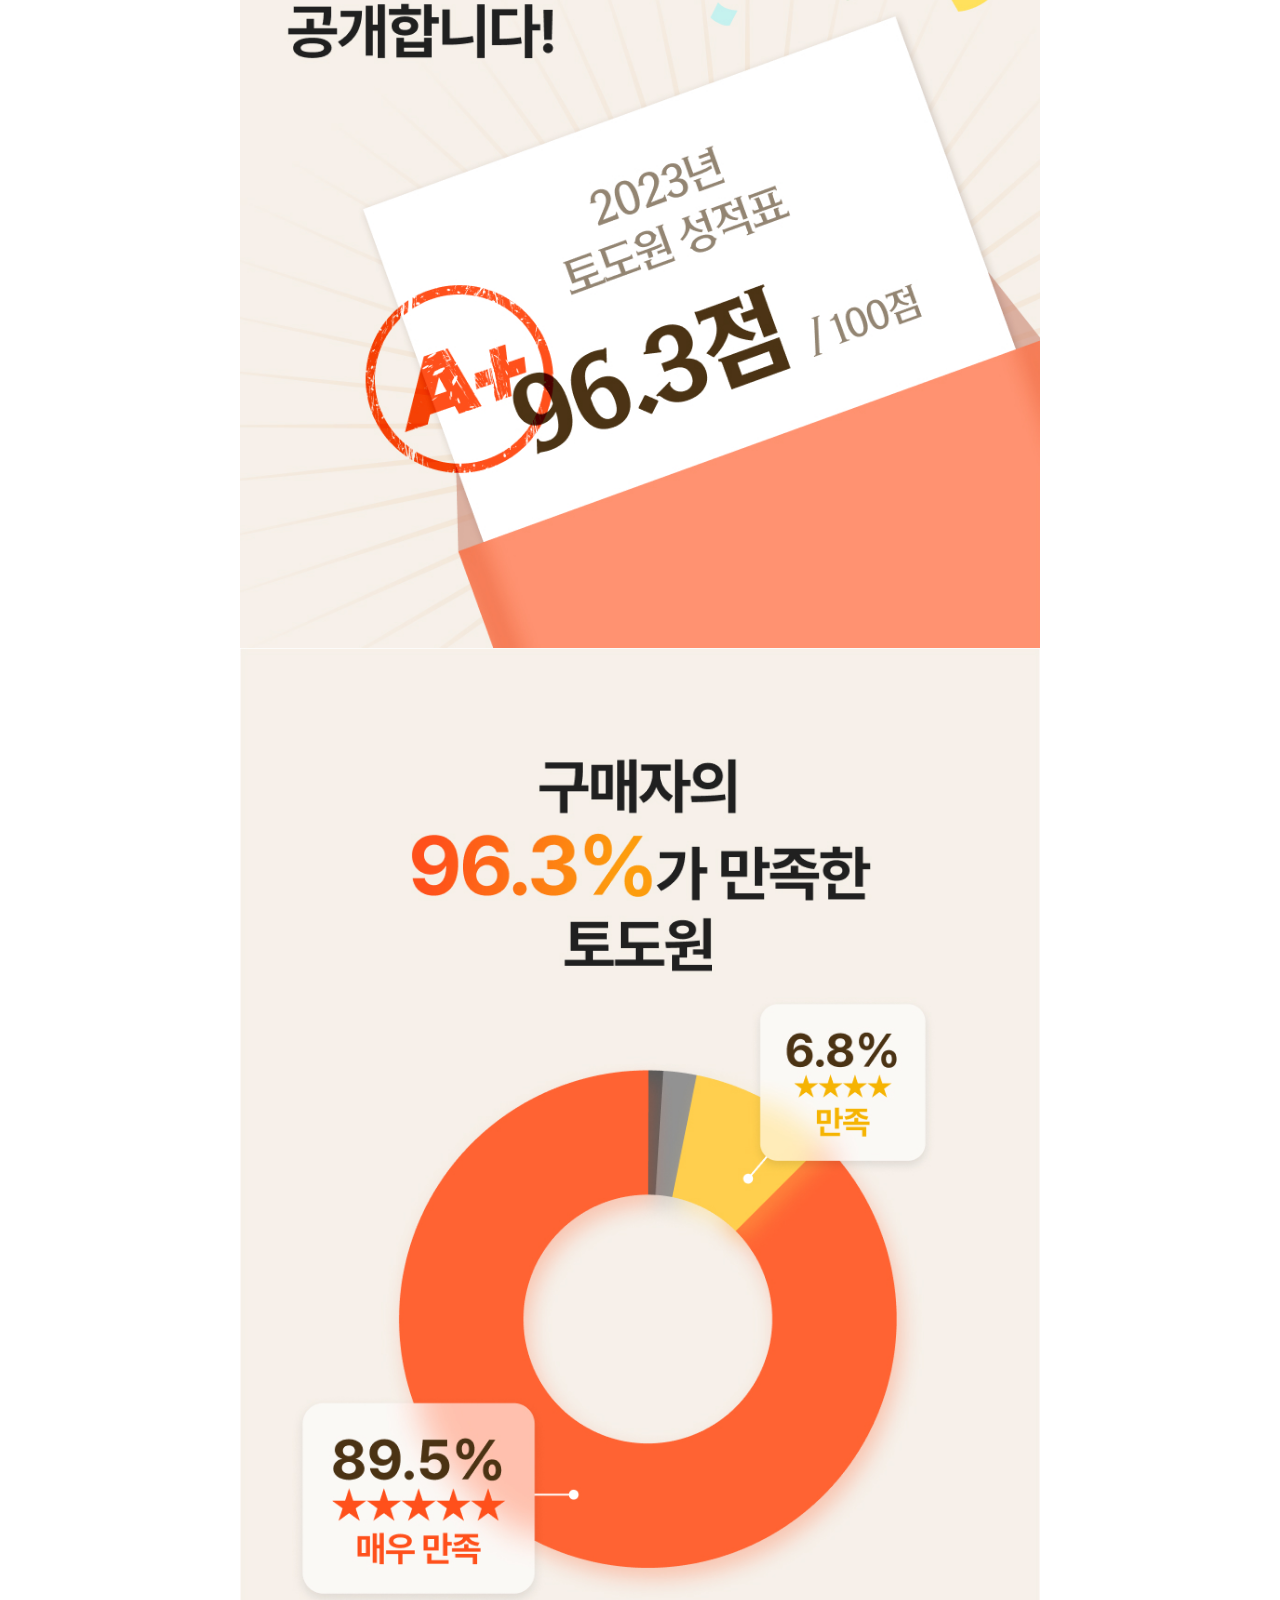
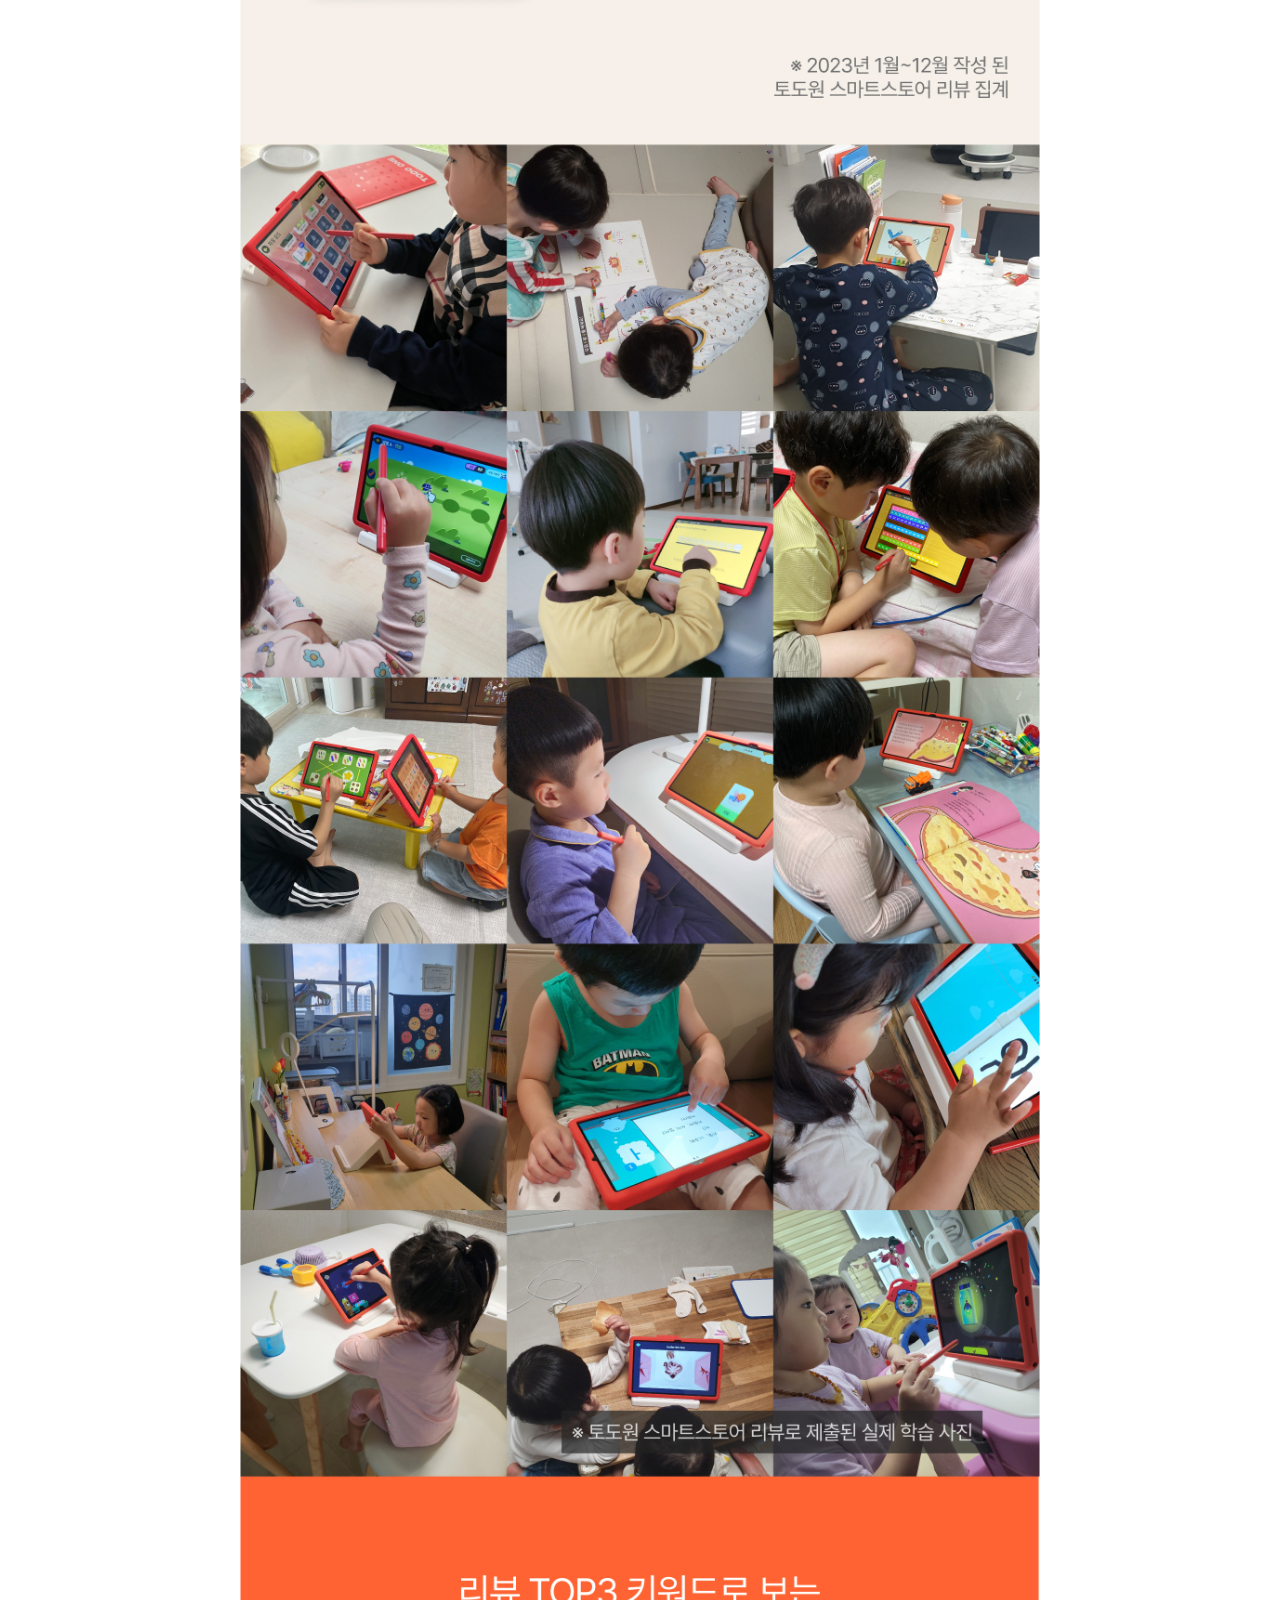
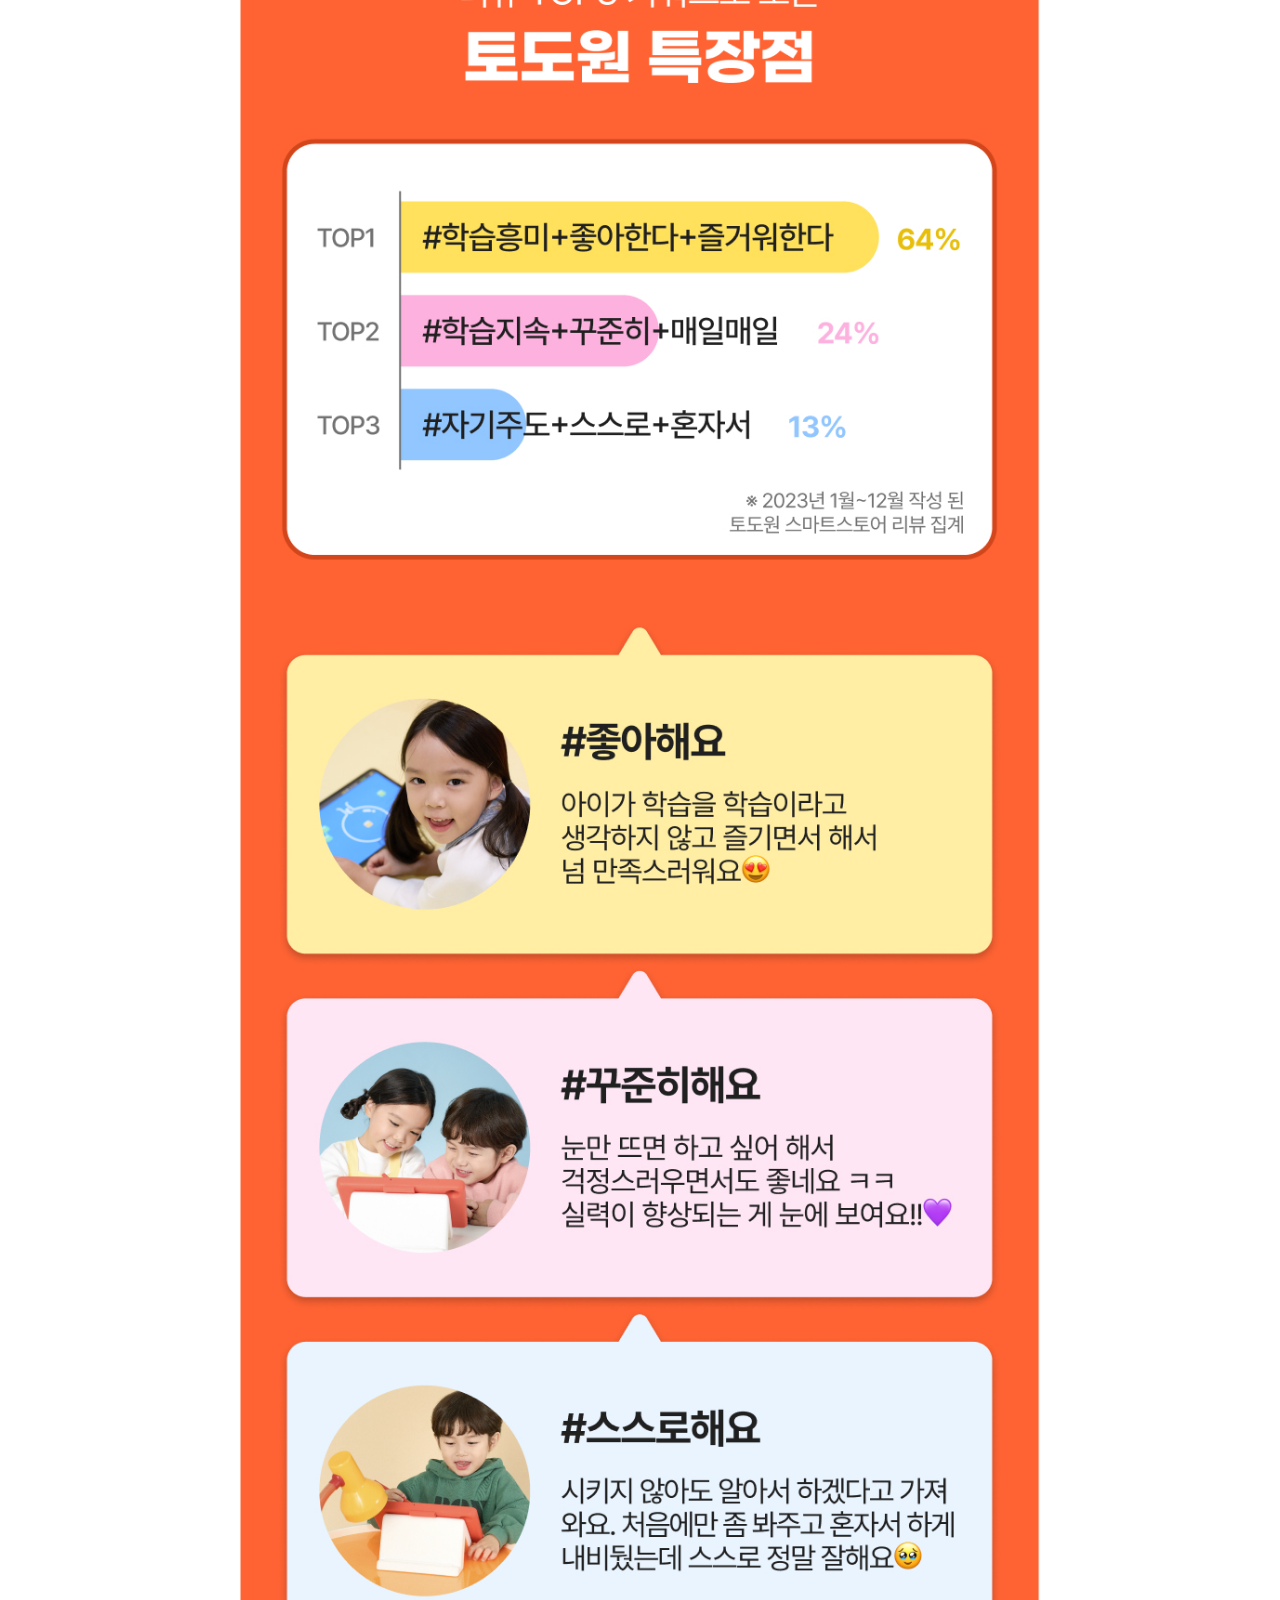
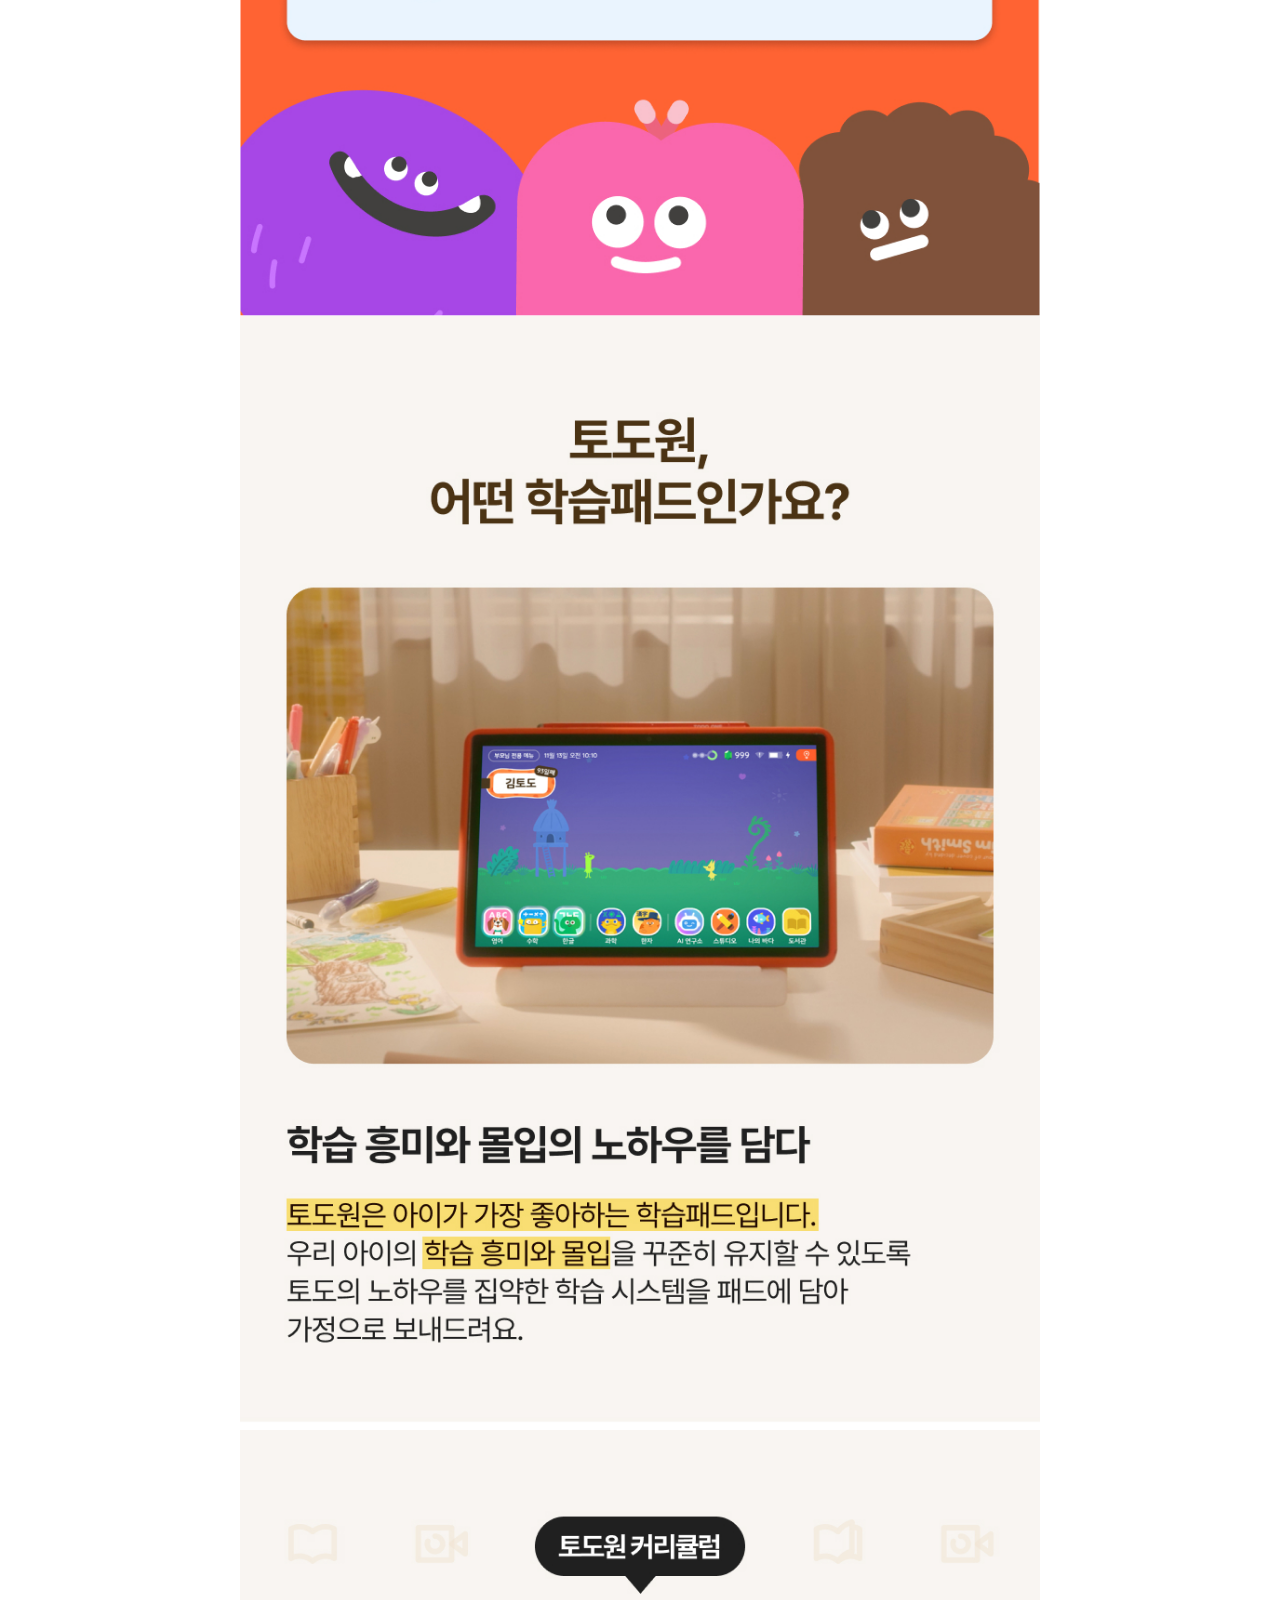
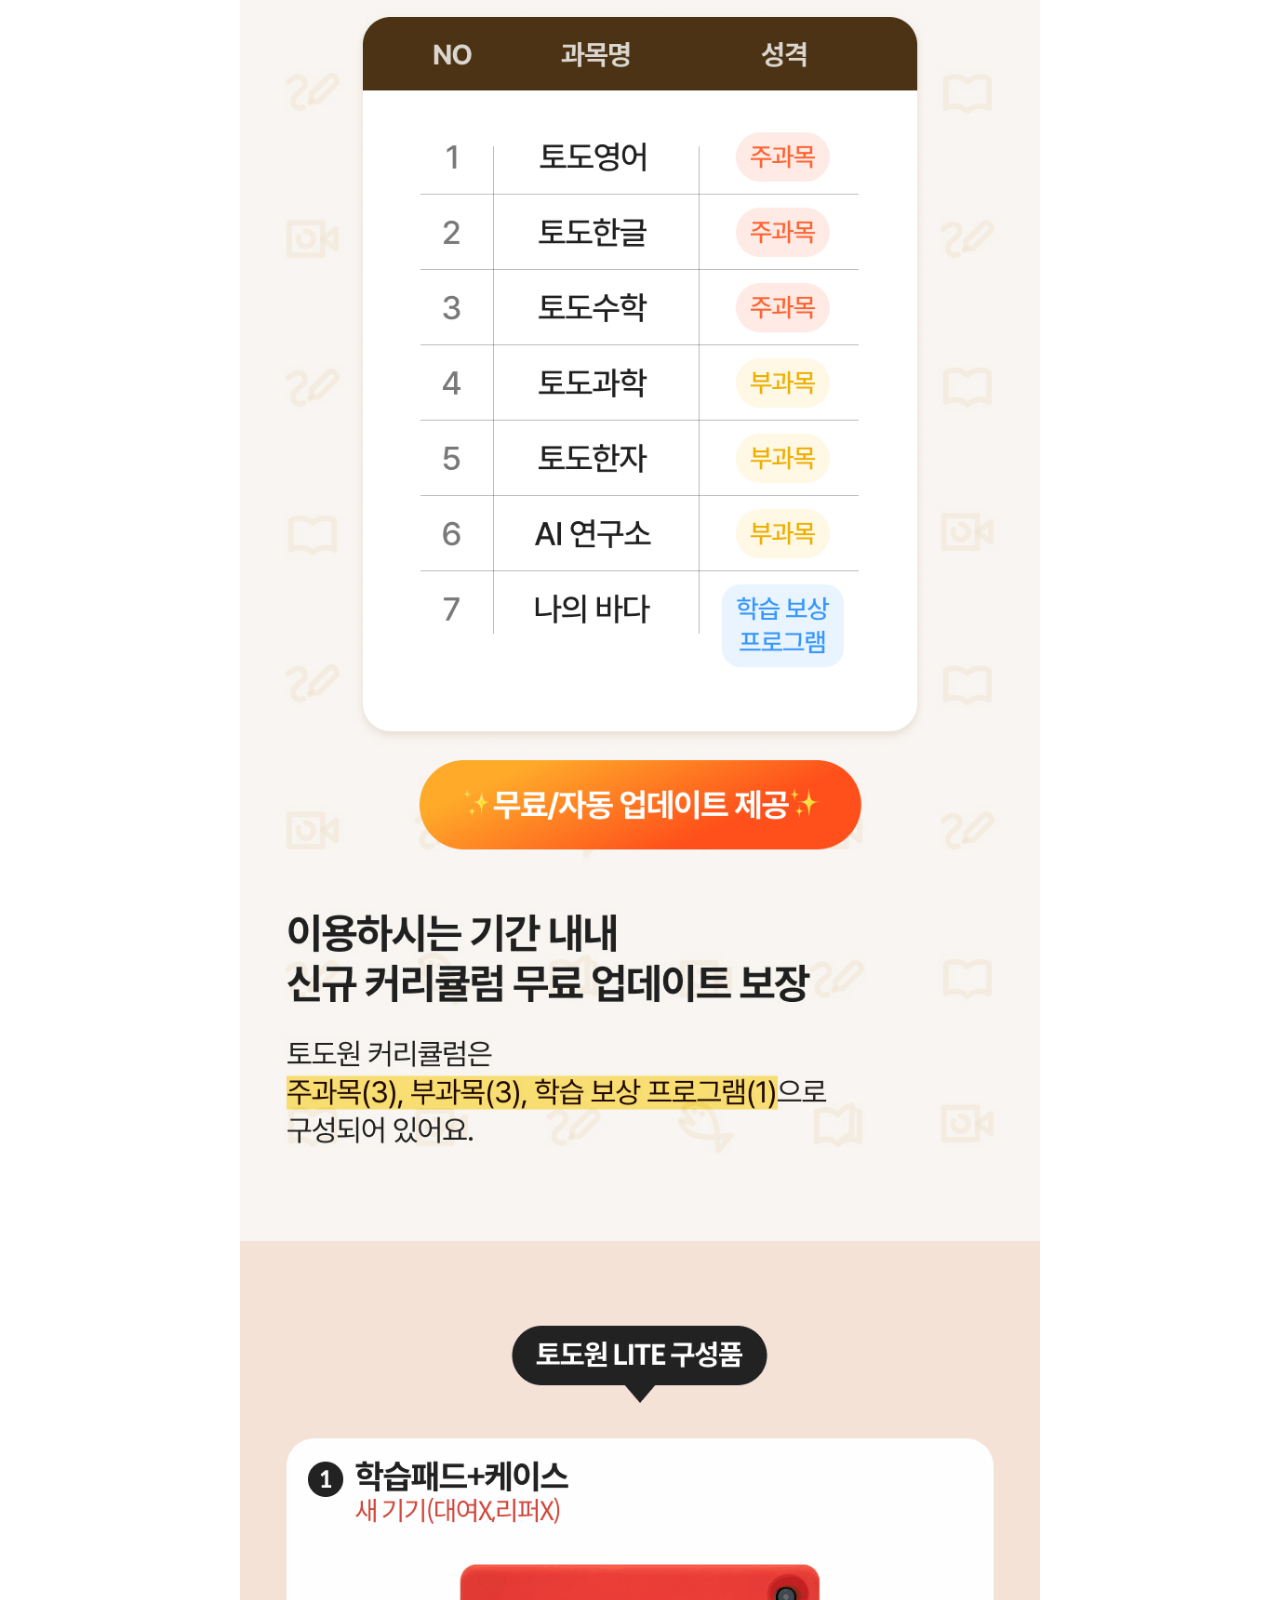
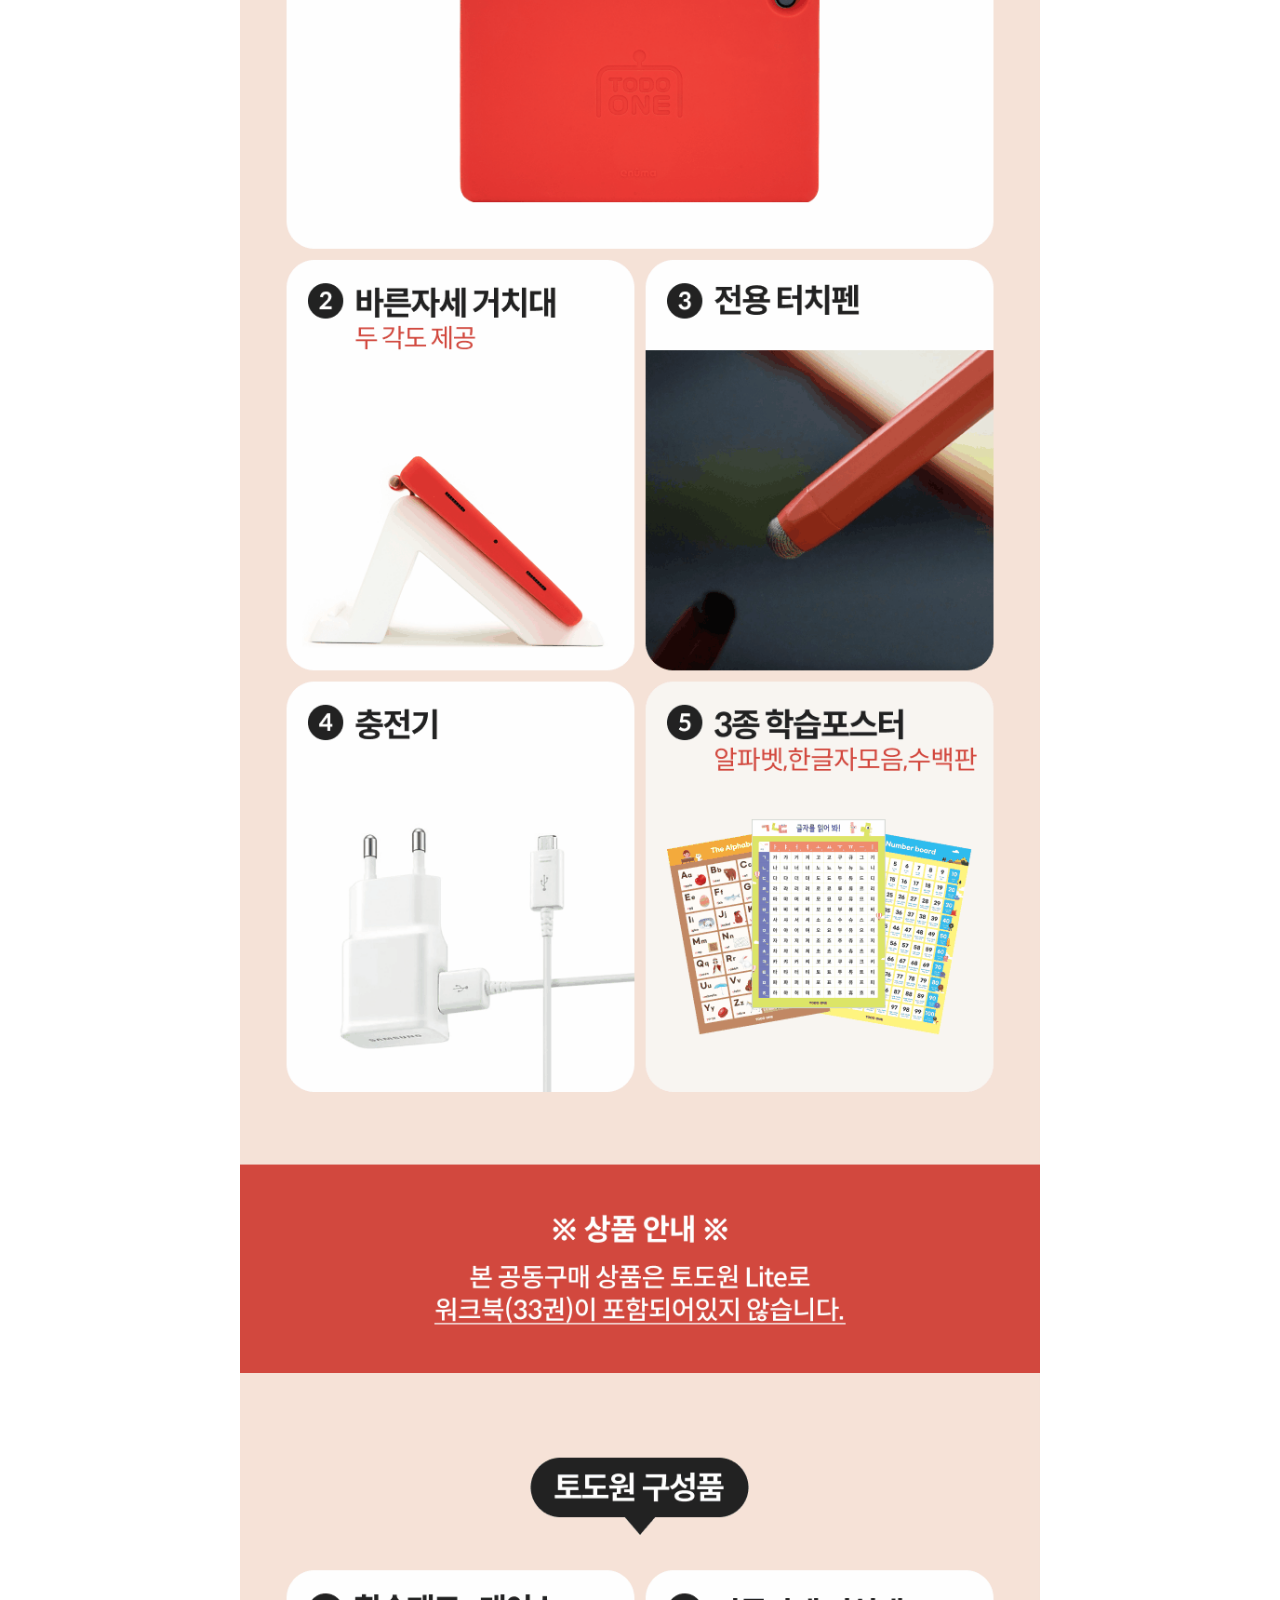
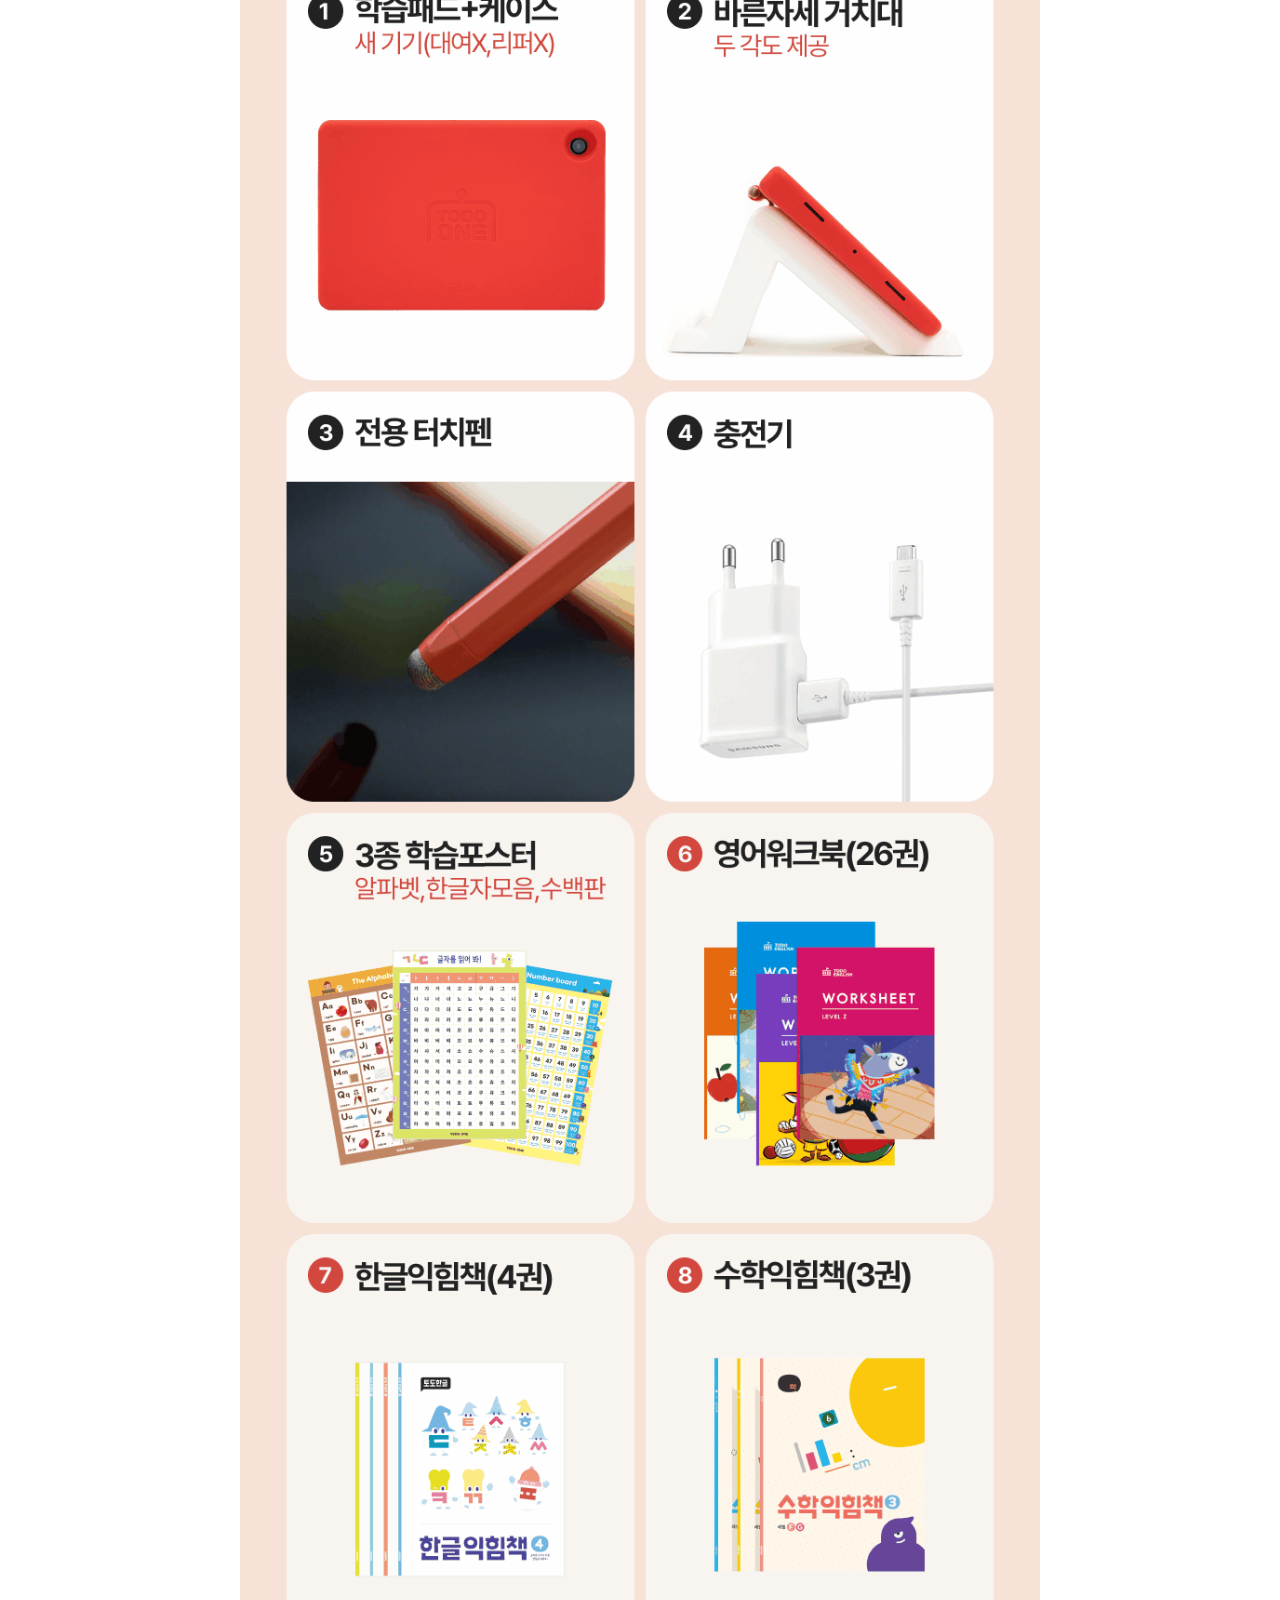
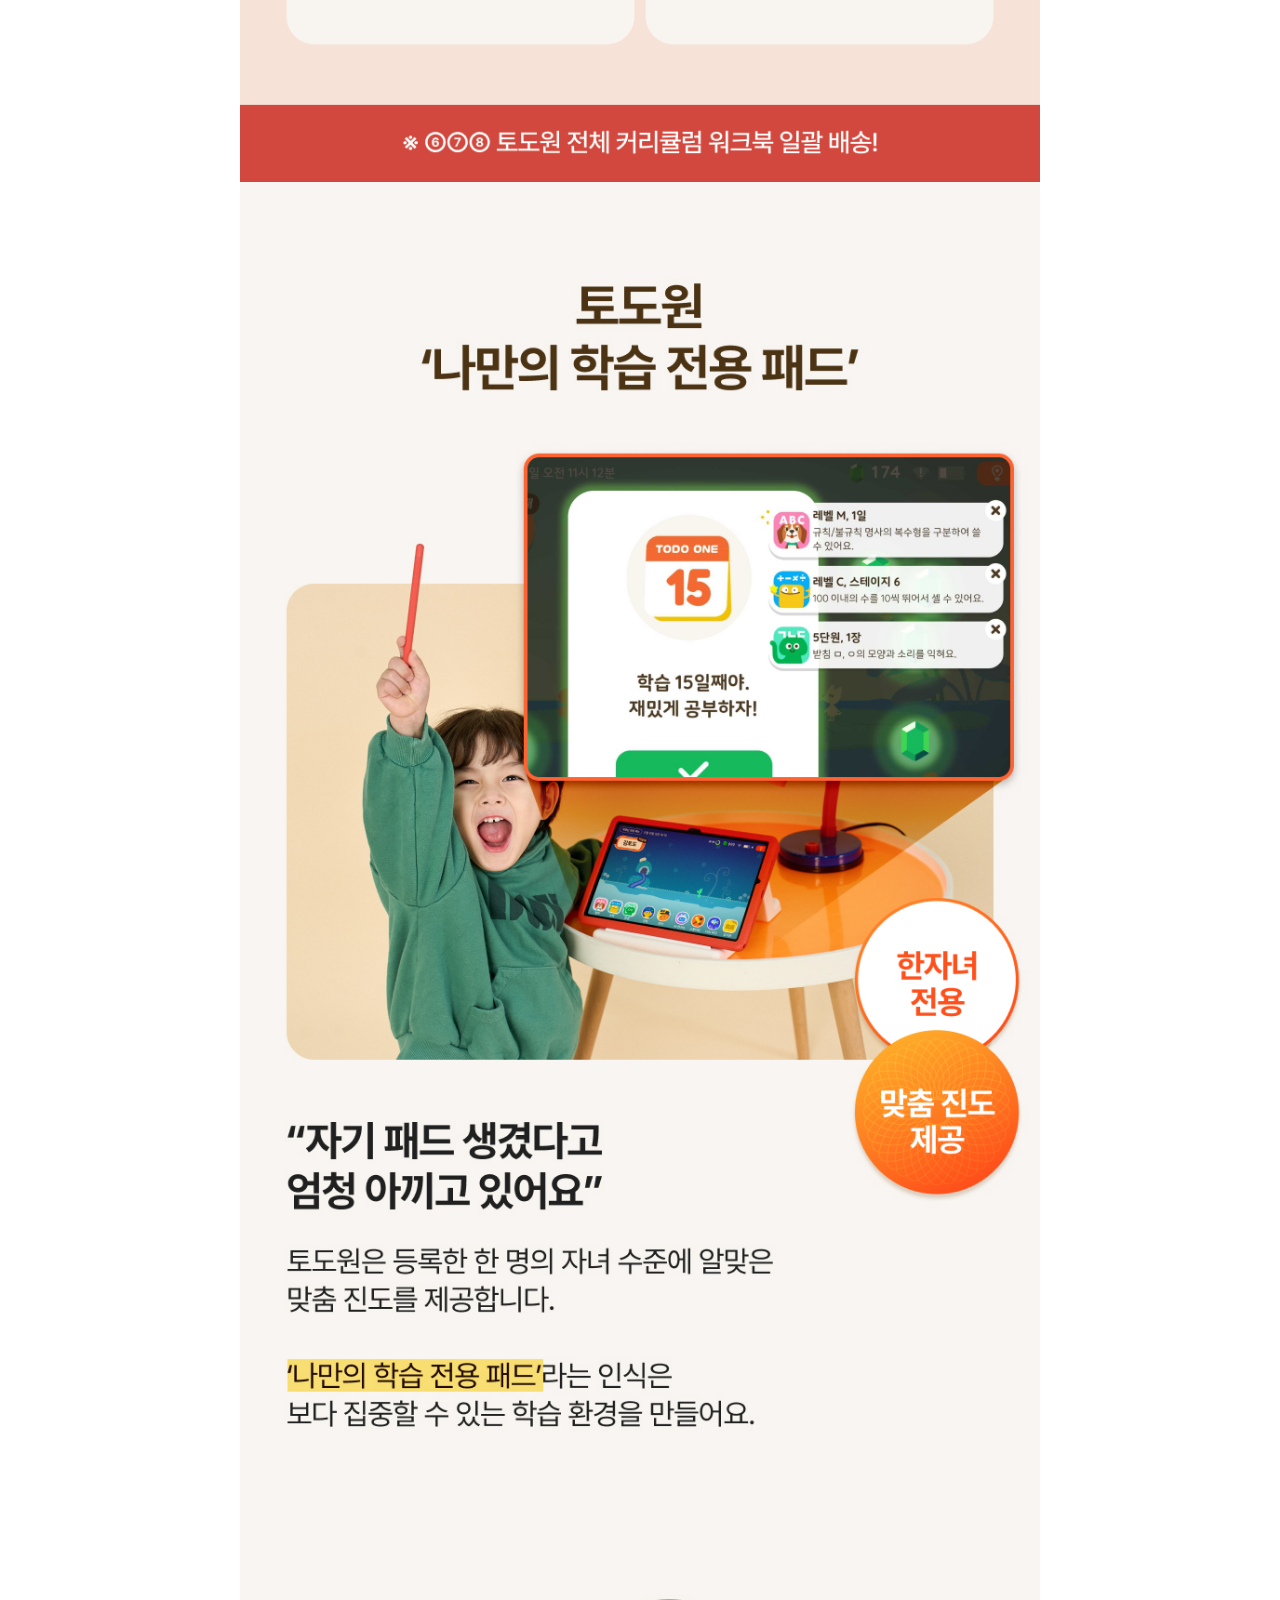
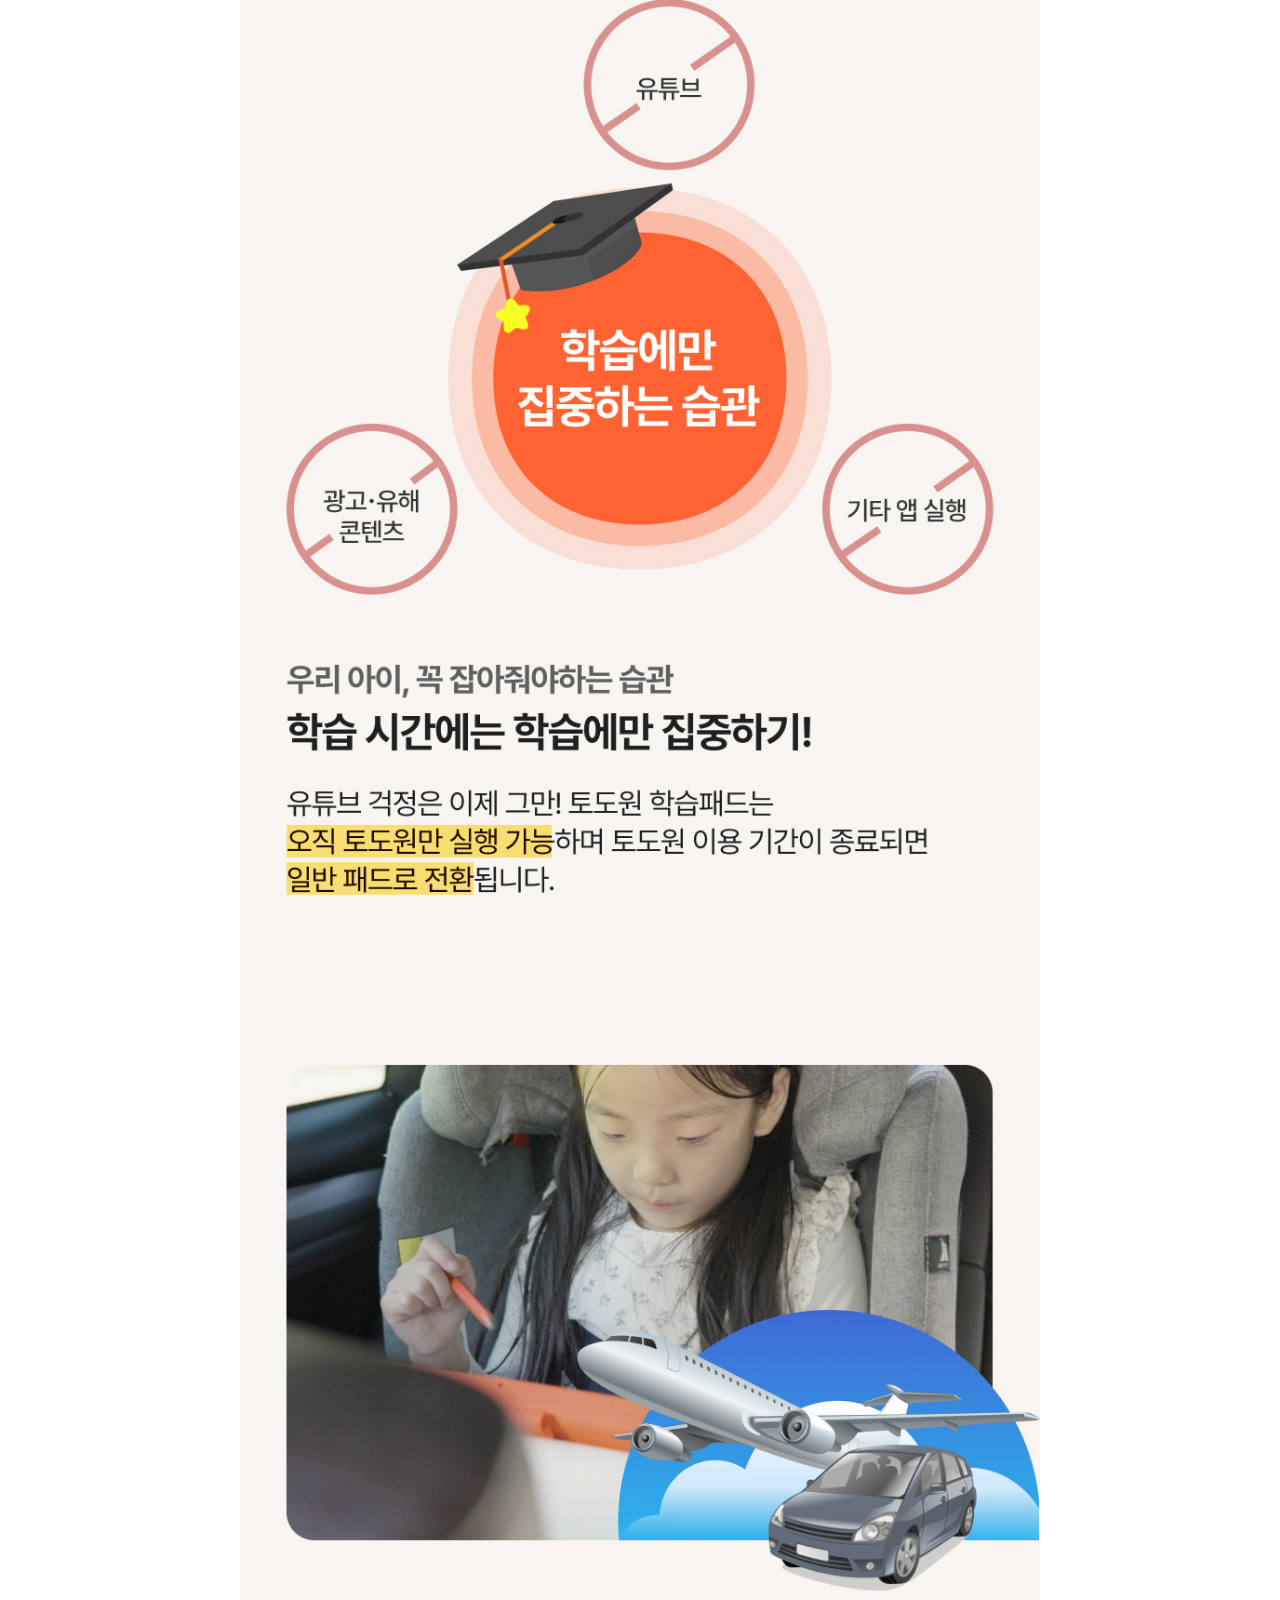
==== commit a19db79a: "index.html 구매하기 버튼 링크 설정 Co-Authored-By: Claude Sonnet 4.6 <noreply@anthropic.com>" ====
--- a/index.html
+++ b/index.html
@@ -108,7 +108,7 @@
 
   <!-- 하단 고정 구매 버튼 -->
   <div class="sticky-bar">
-    <a href="PAYMENT_URL_HERE" class="buy-btn">지금 구매하기</a>
+    <a href="https://todo-one.com/" class="buy-btn">지금 구매하기</a>
   </div>
 
   <!-- 앱 선택 모달 (PC용) -->
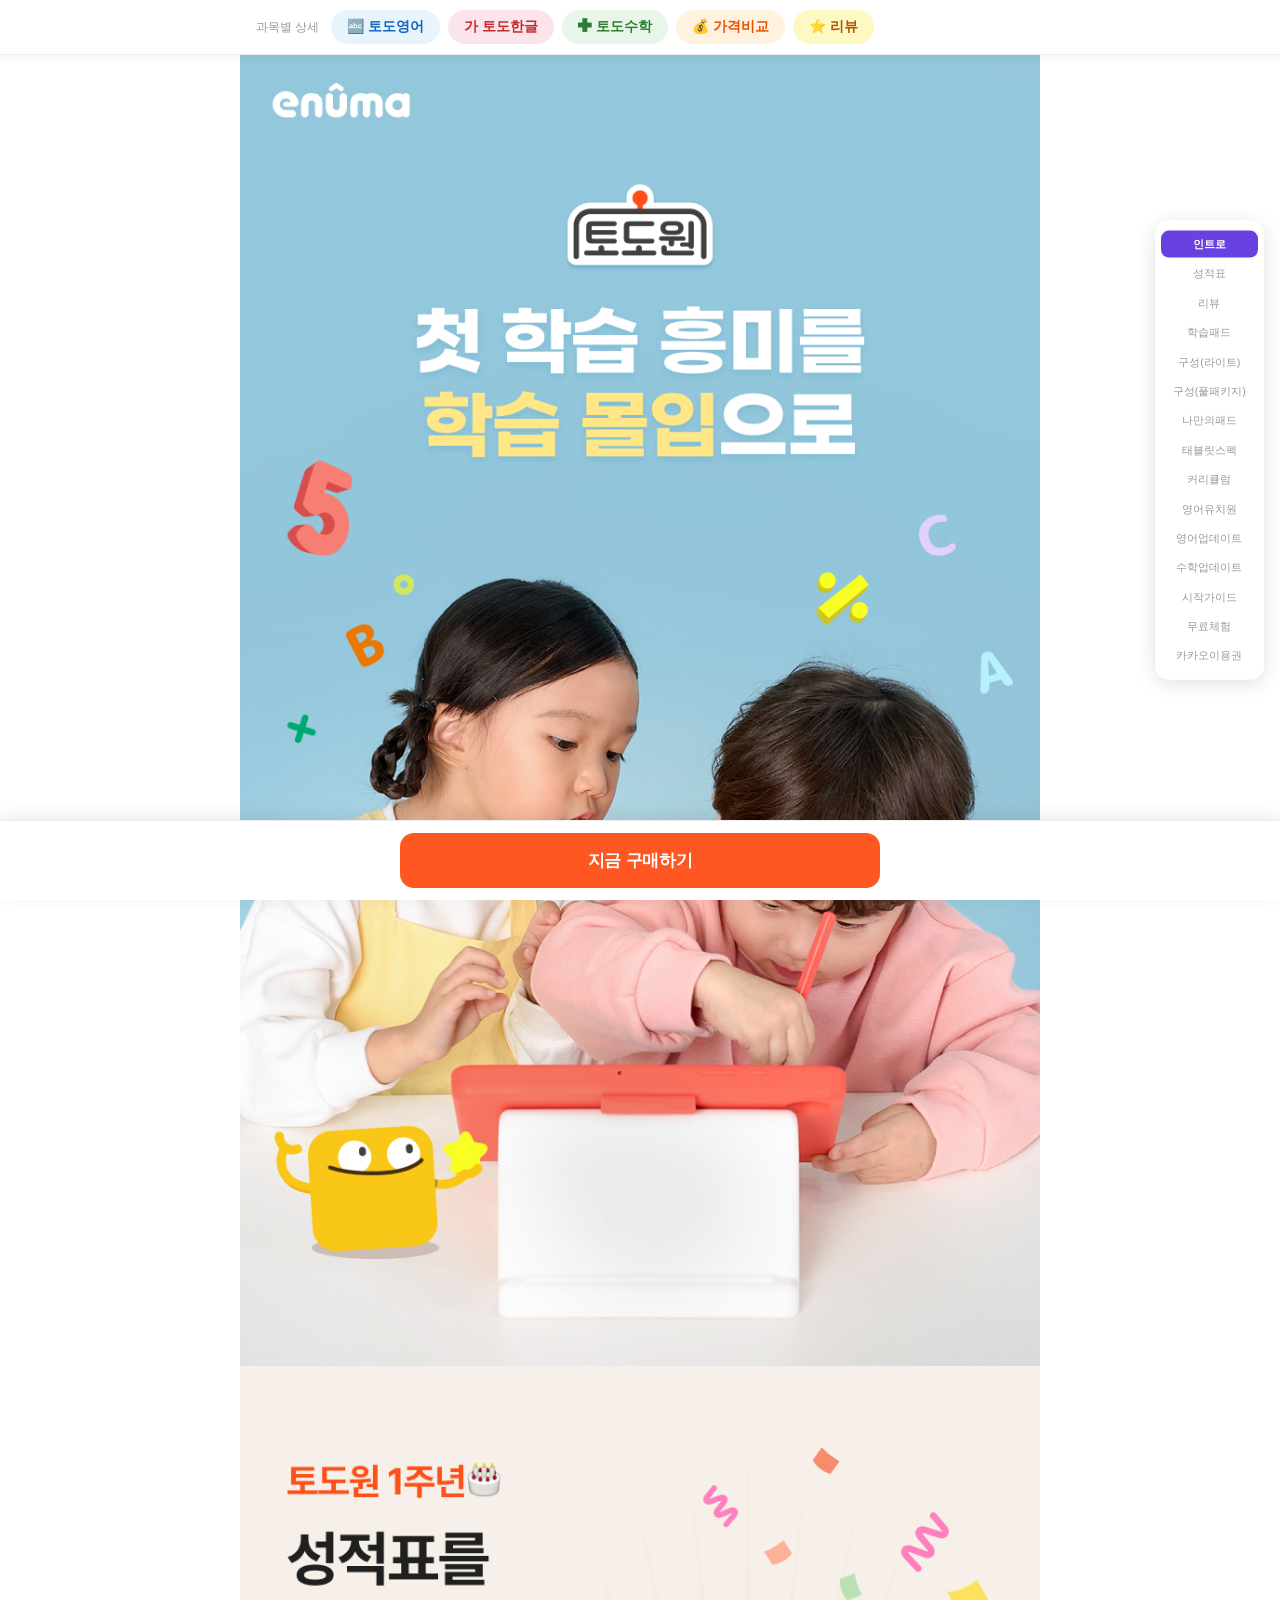
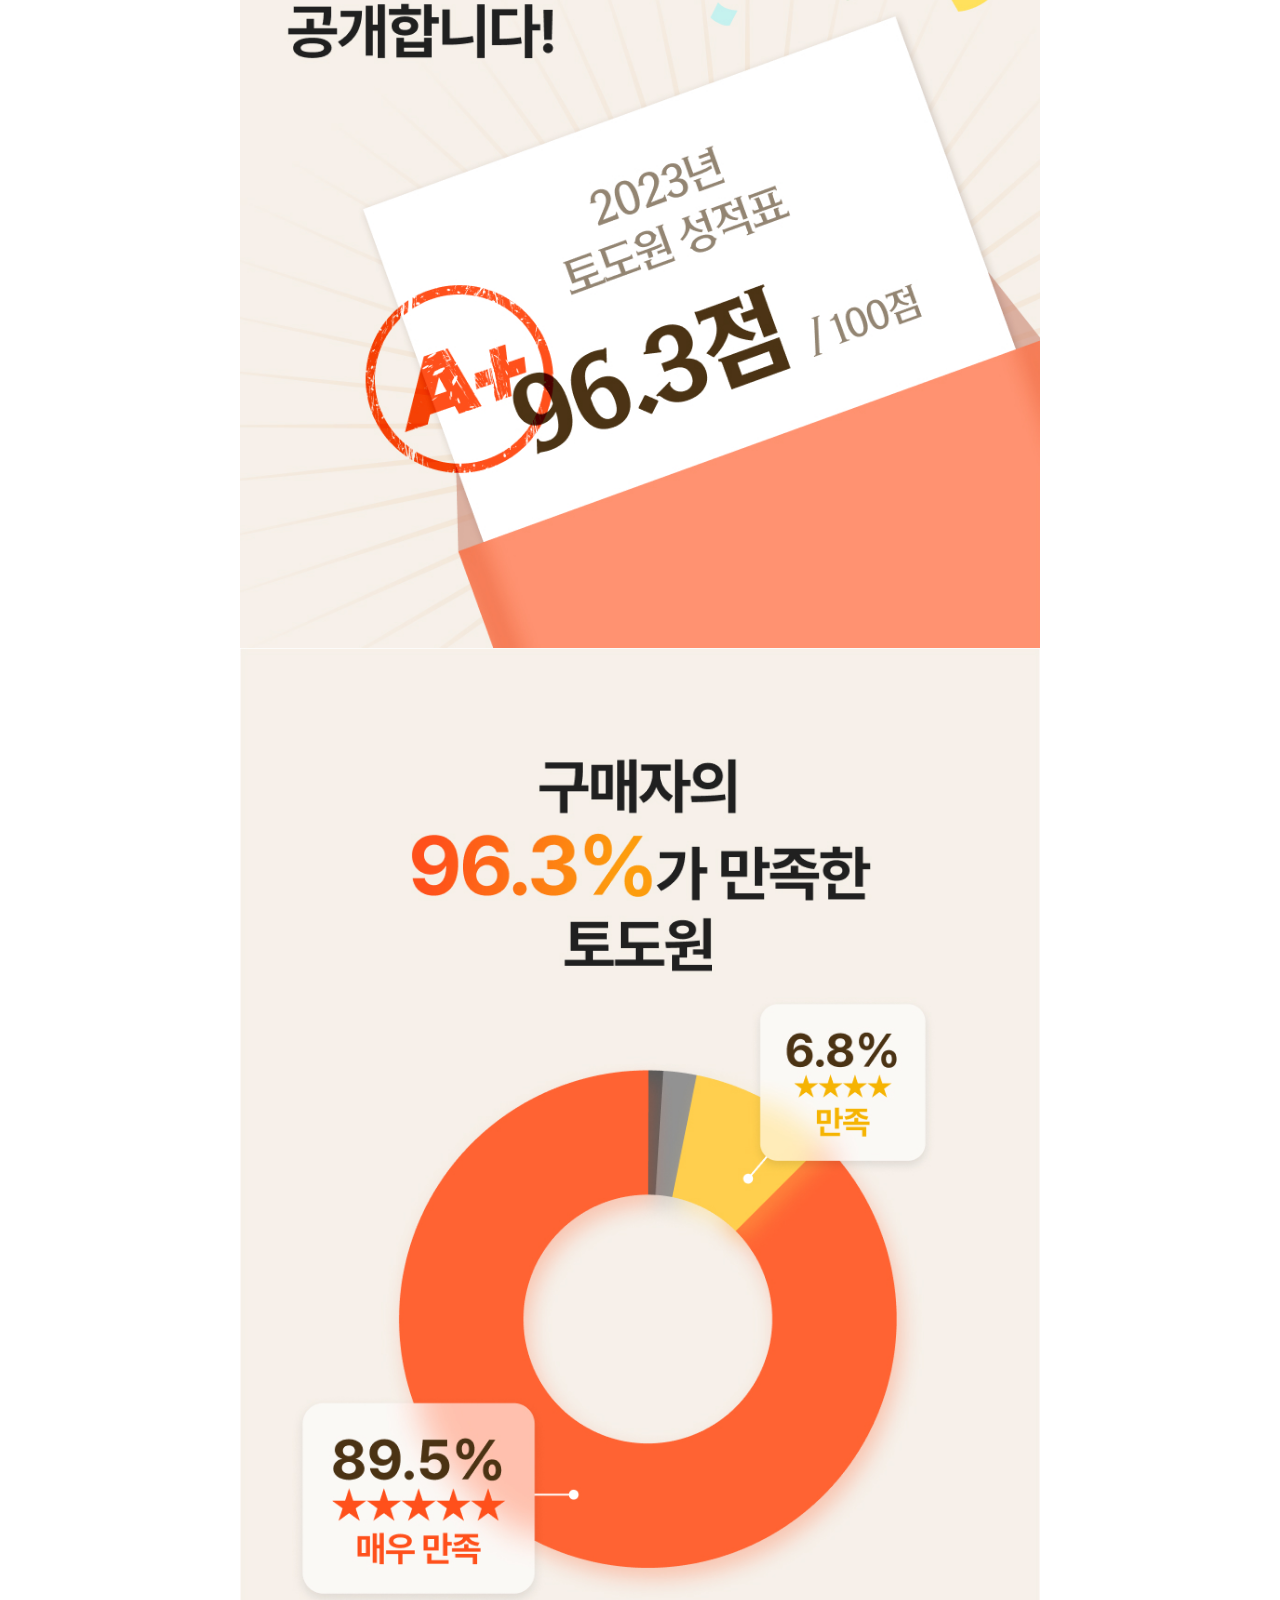
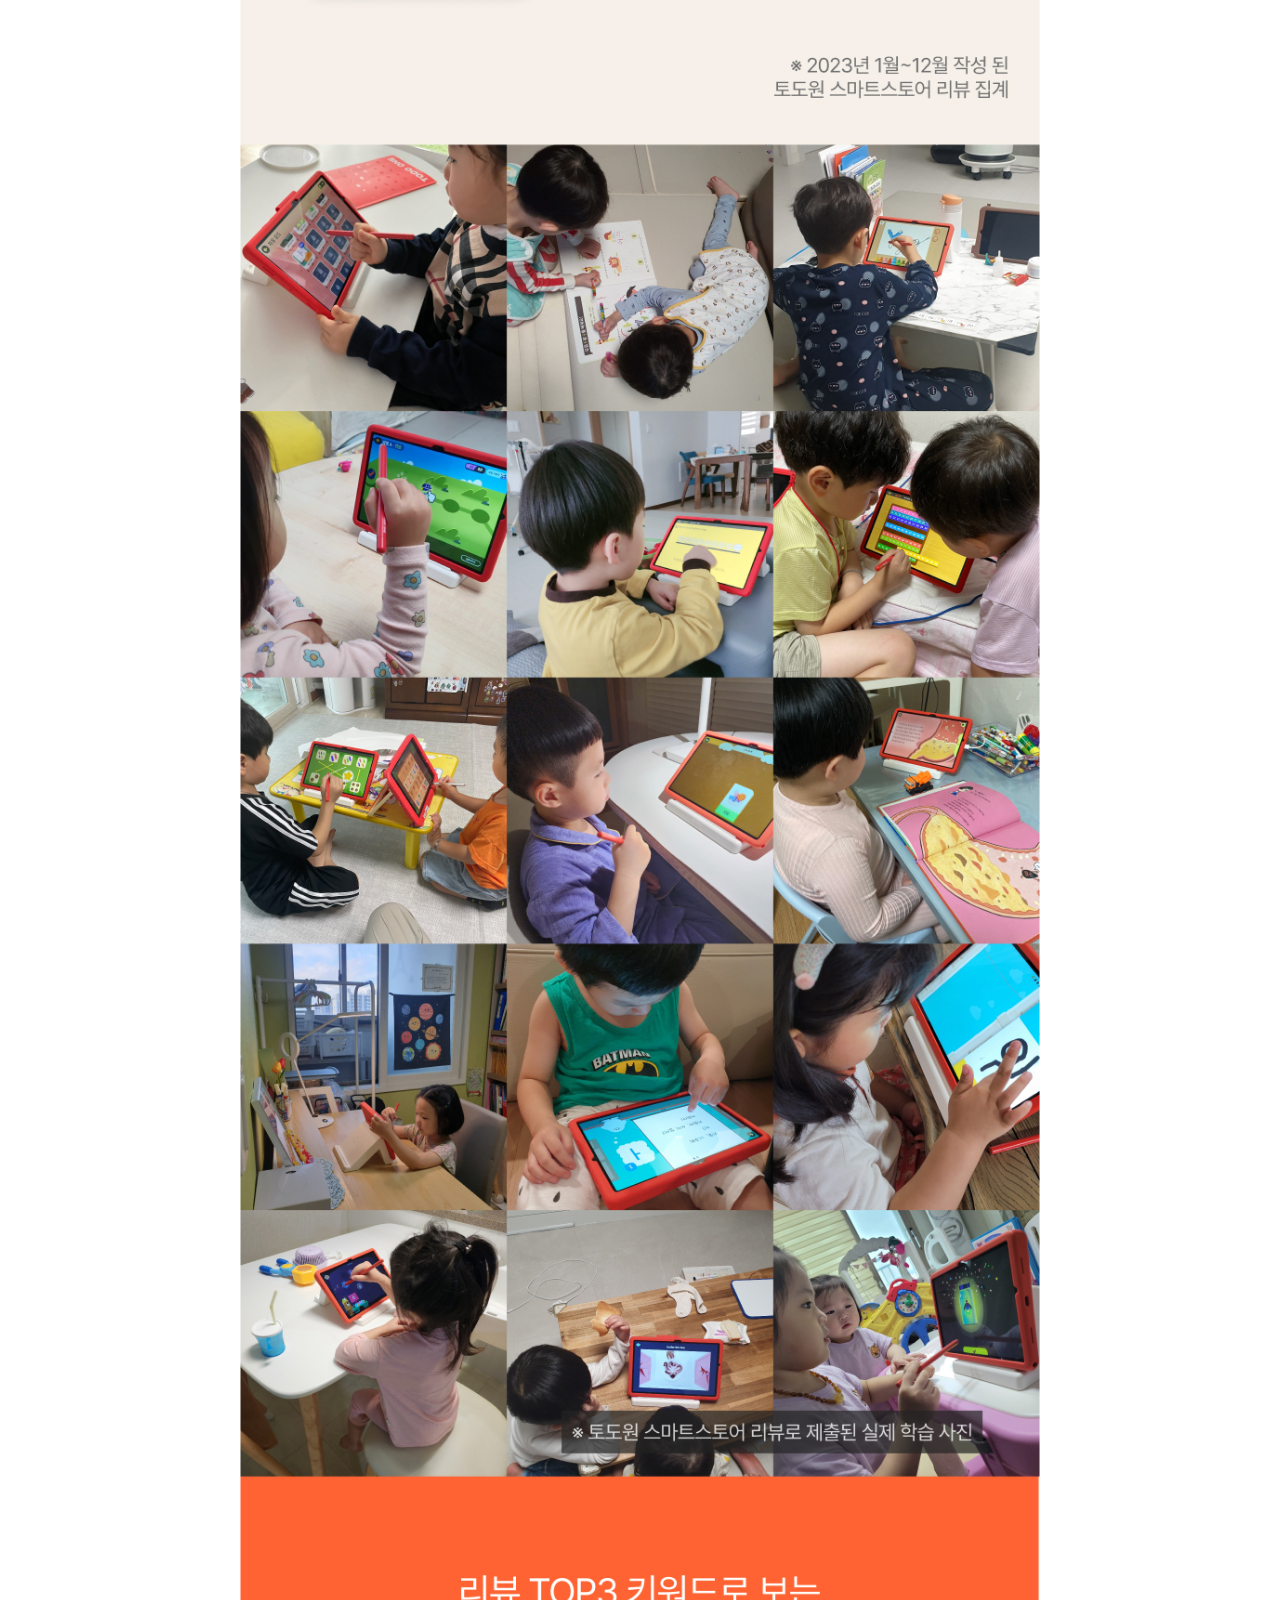
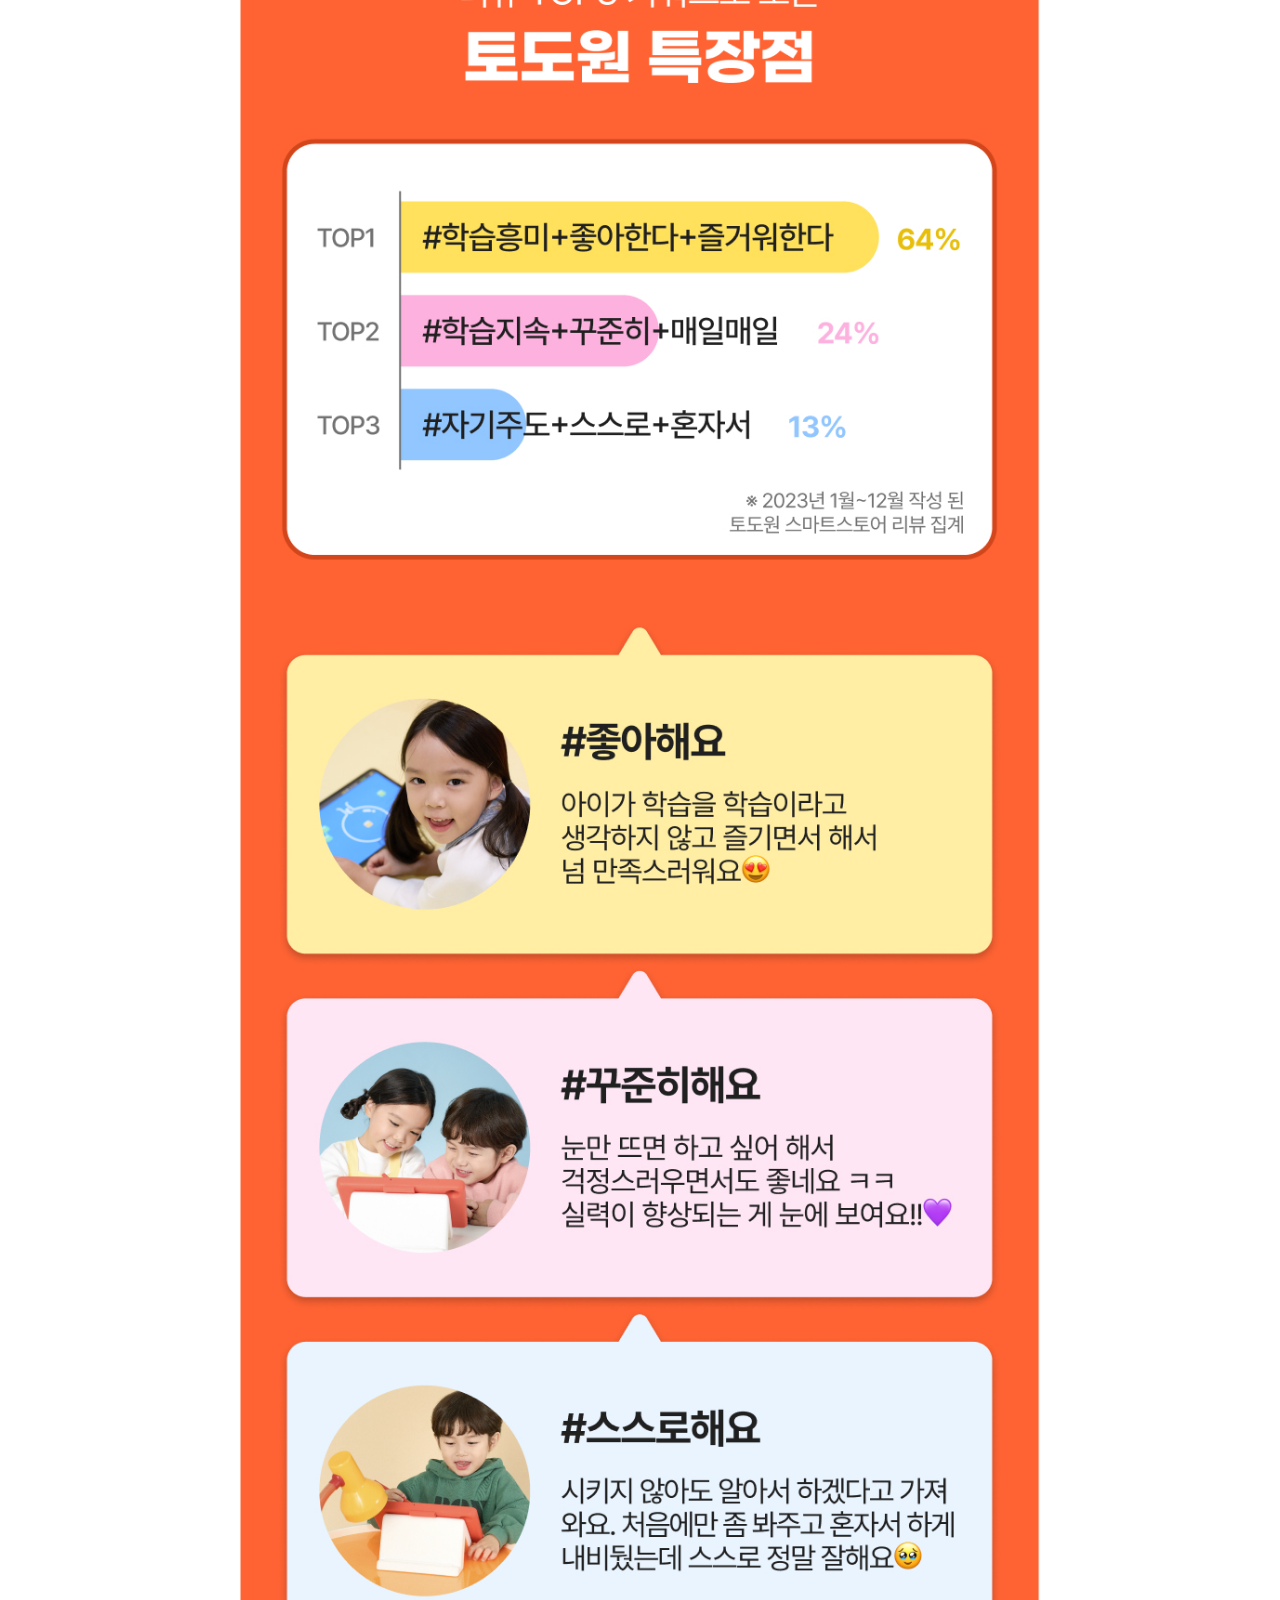
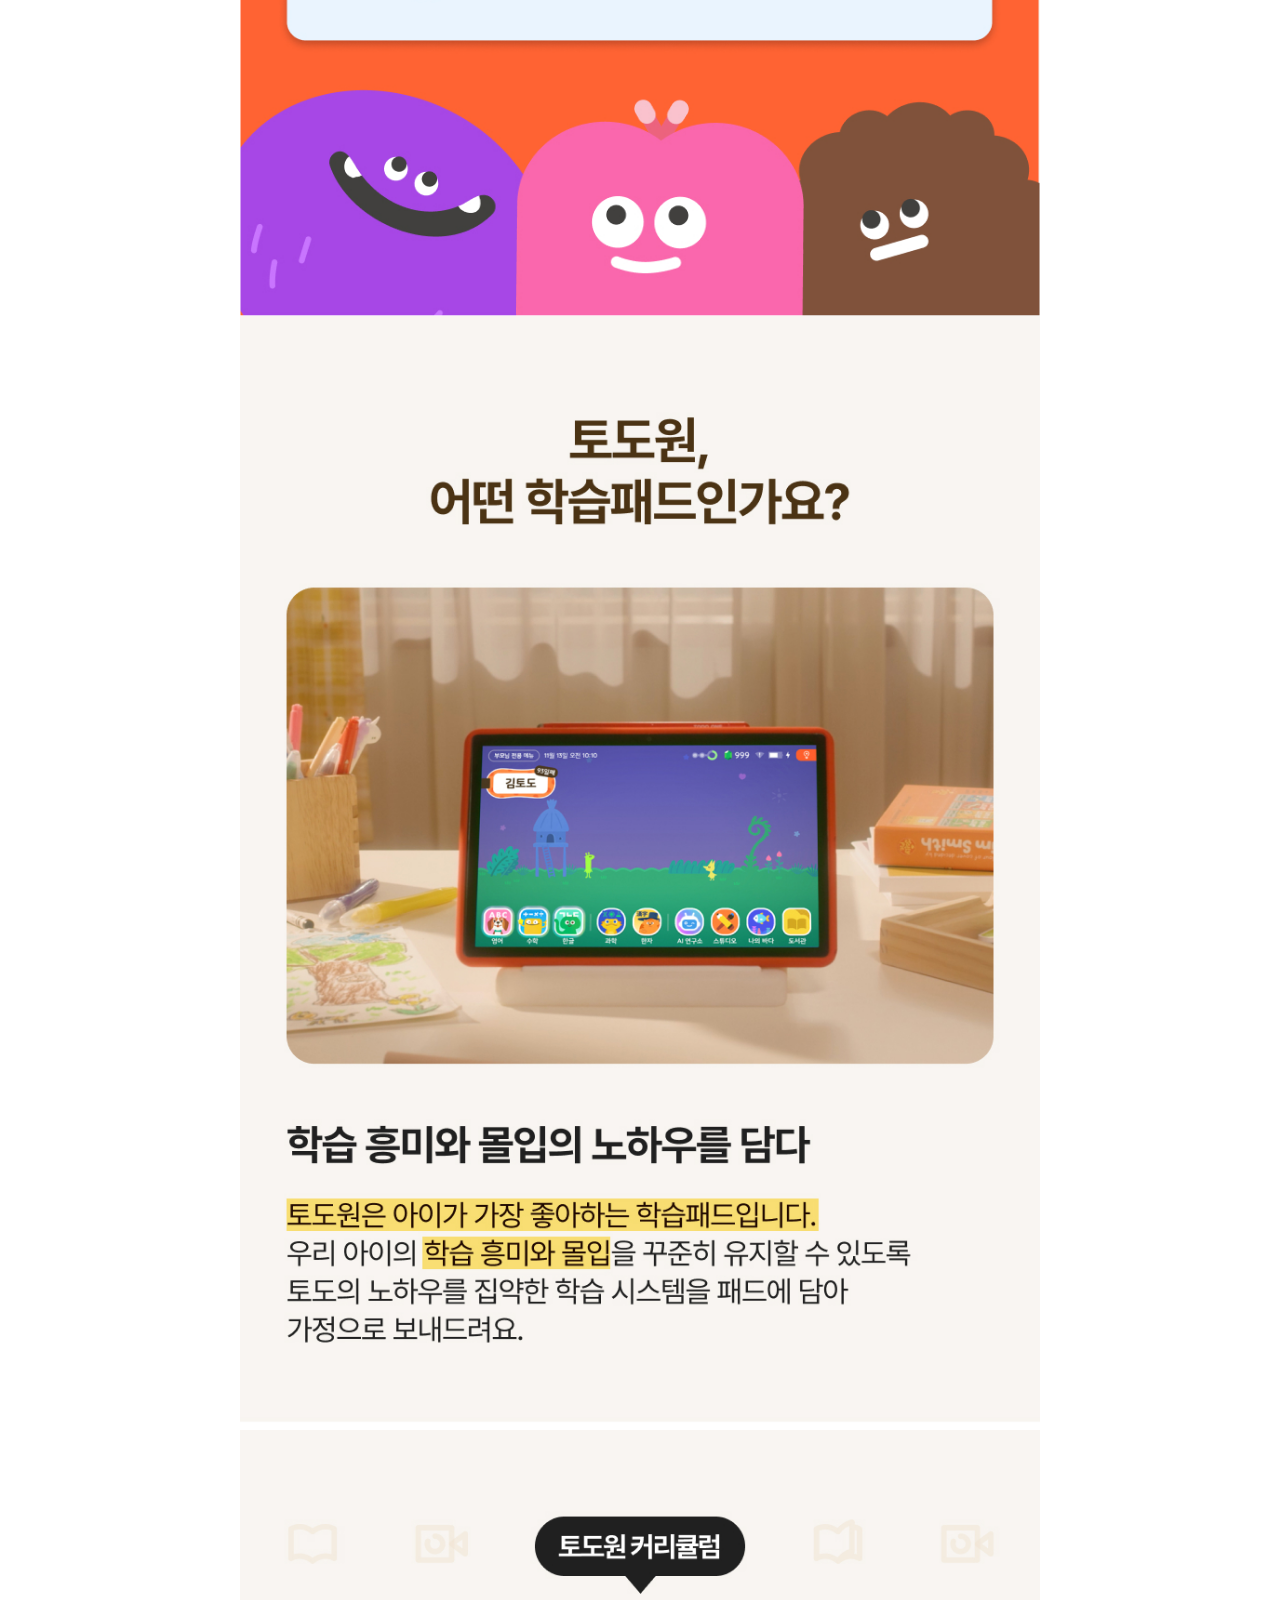
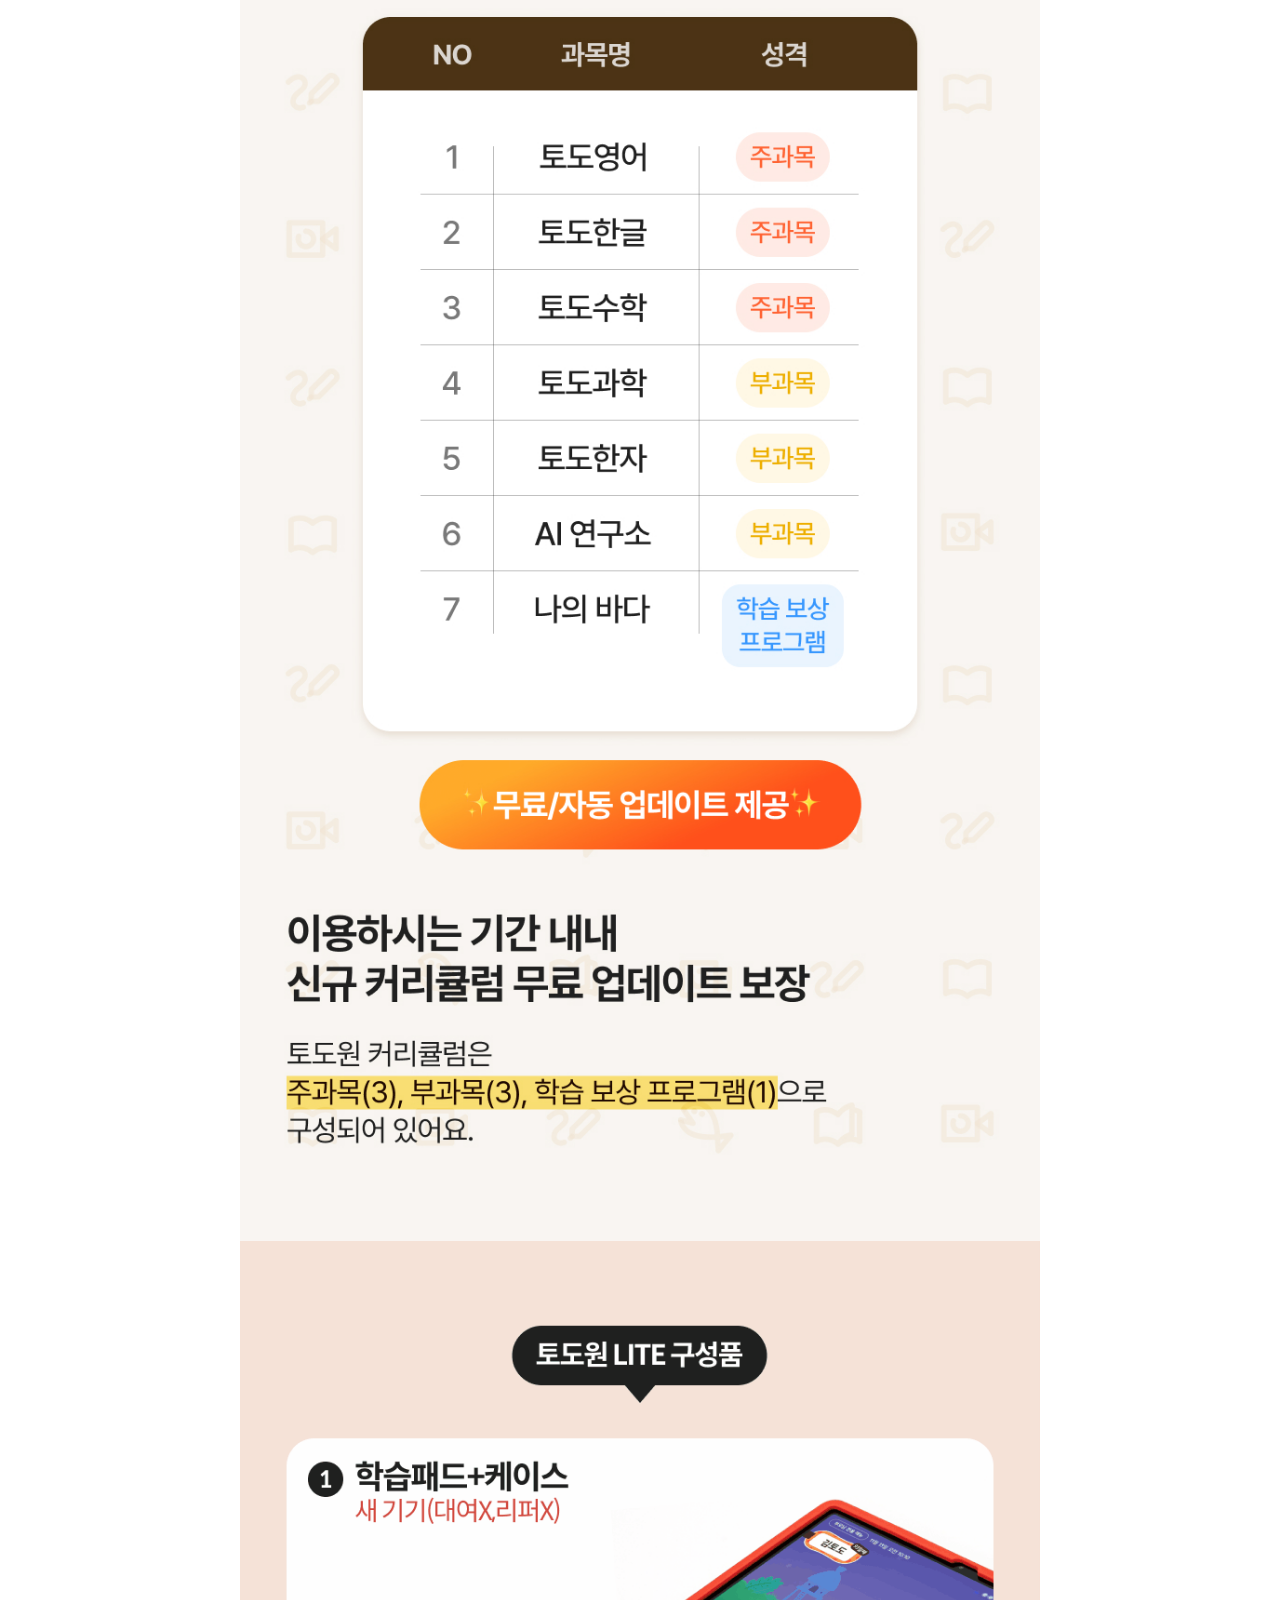
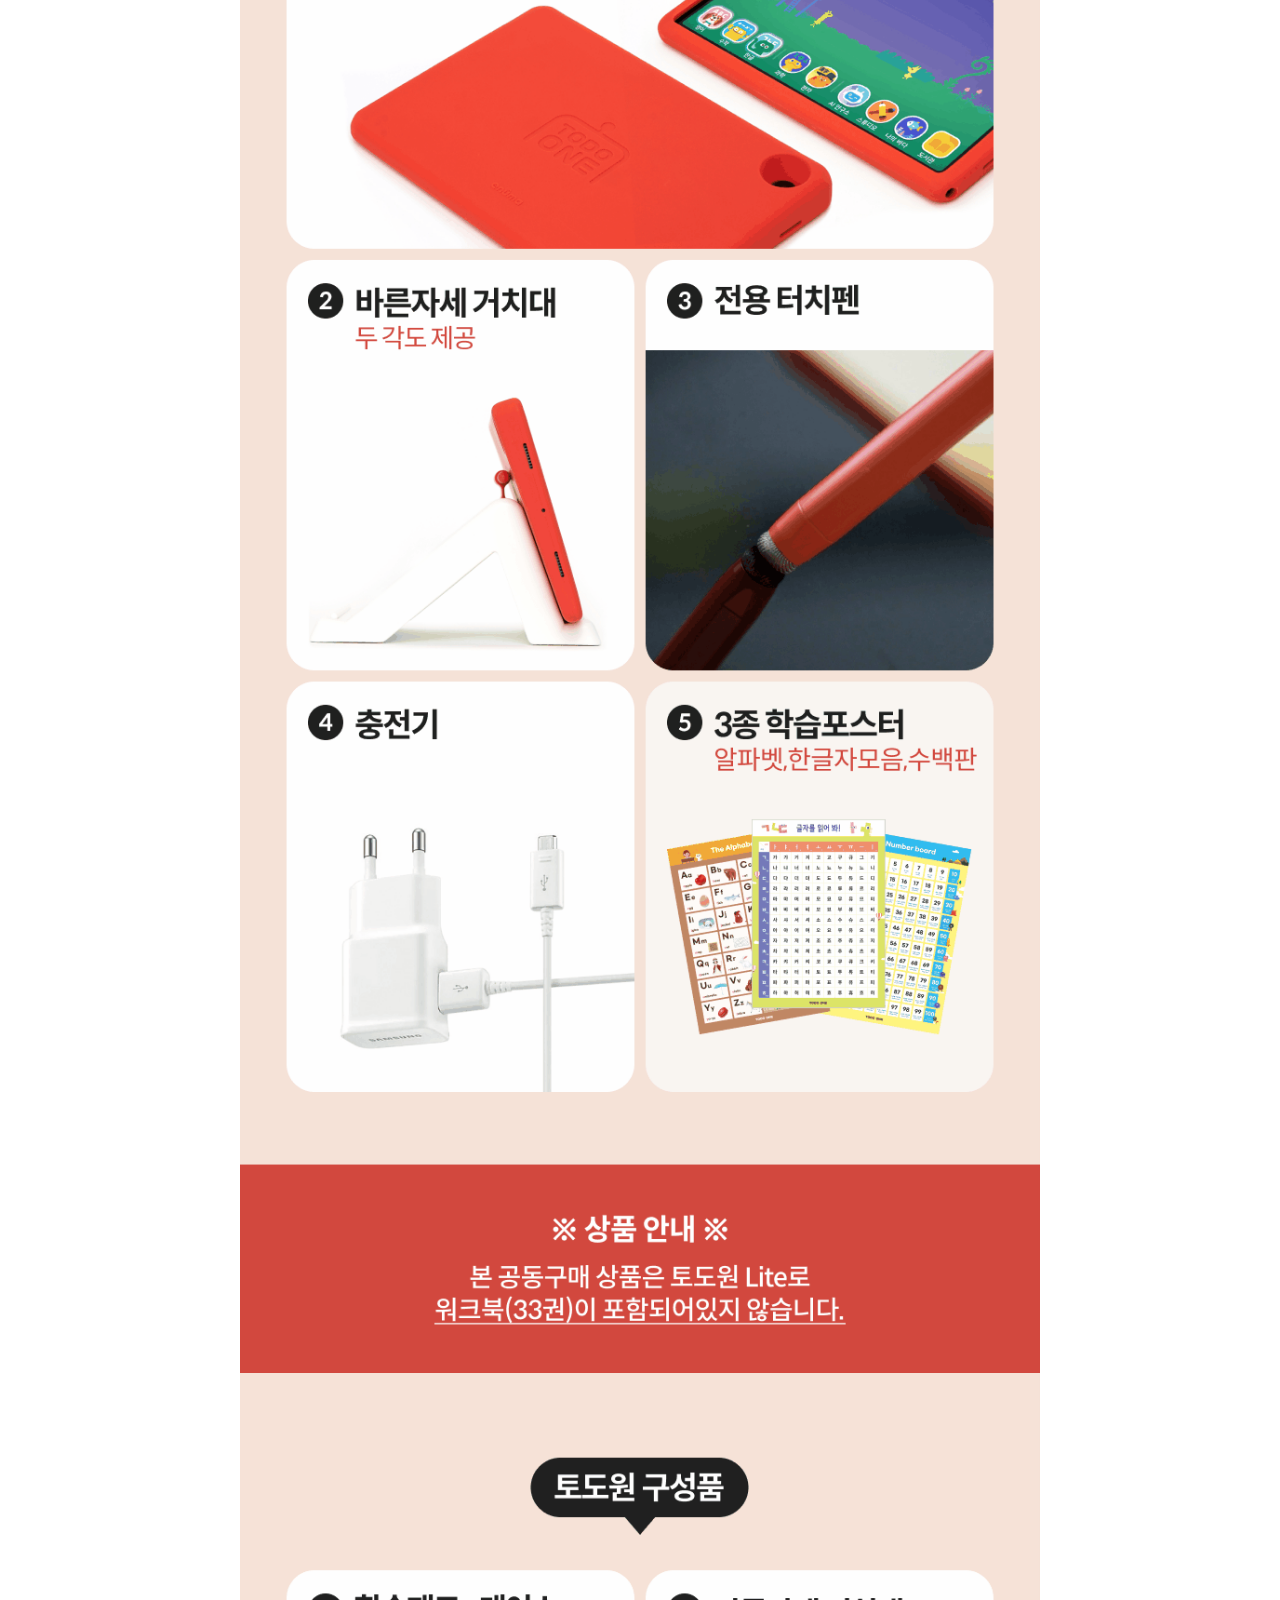
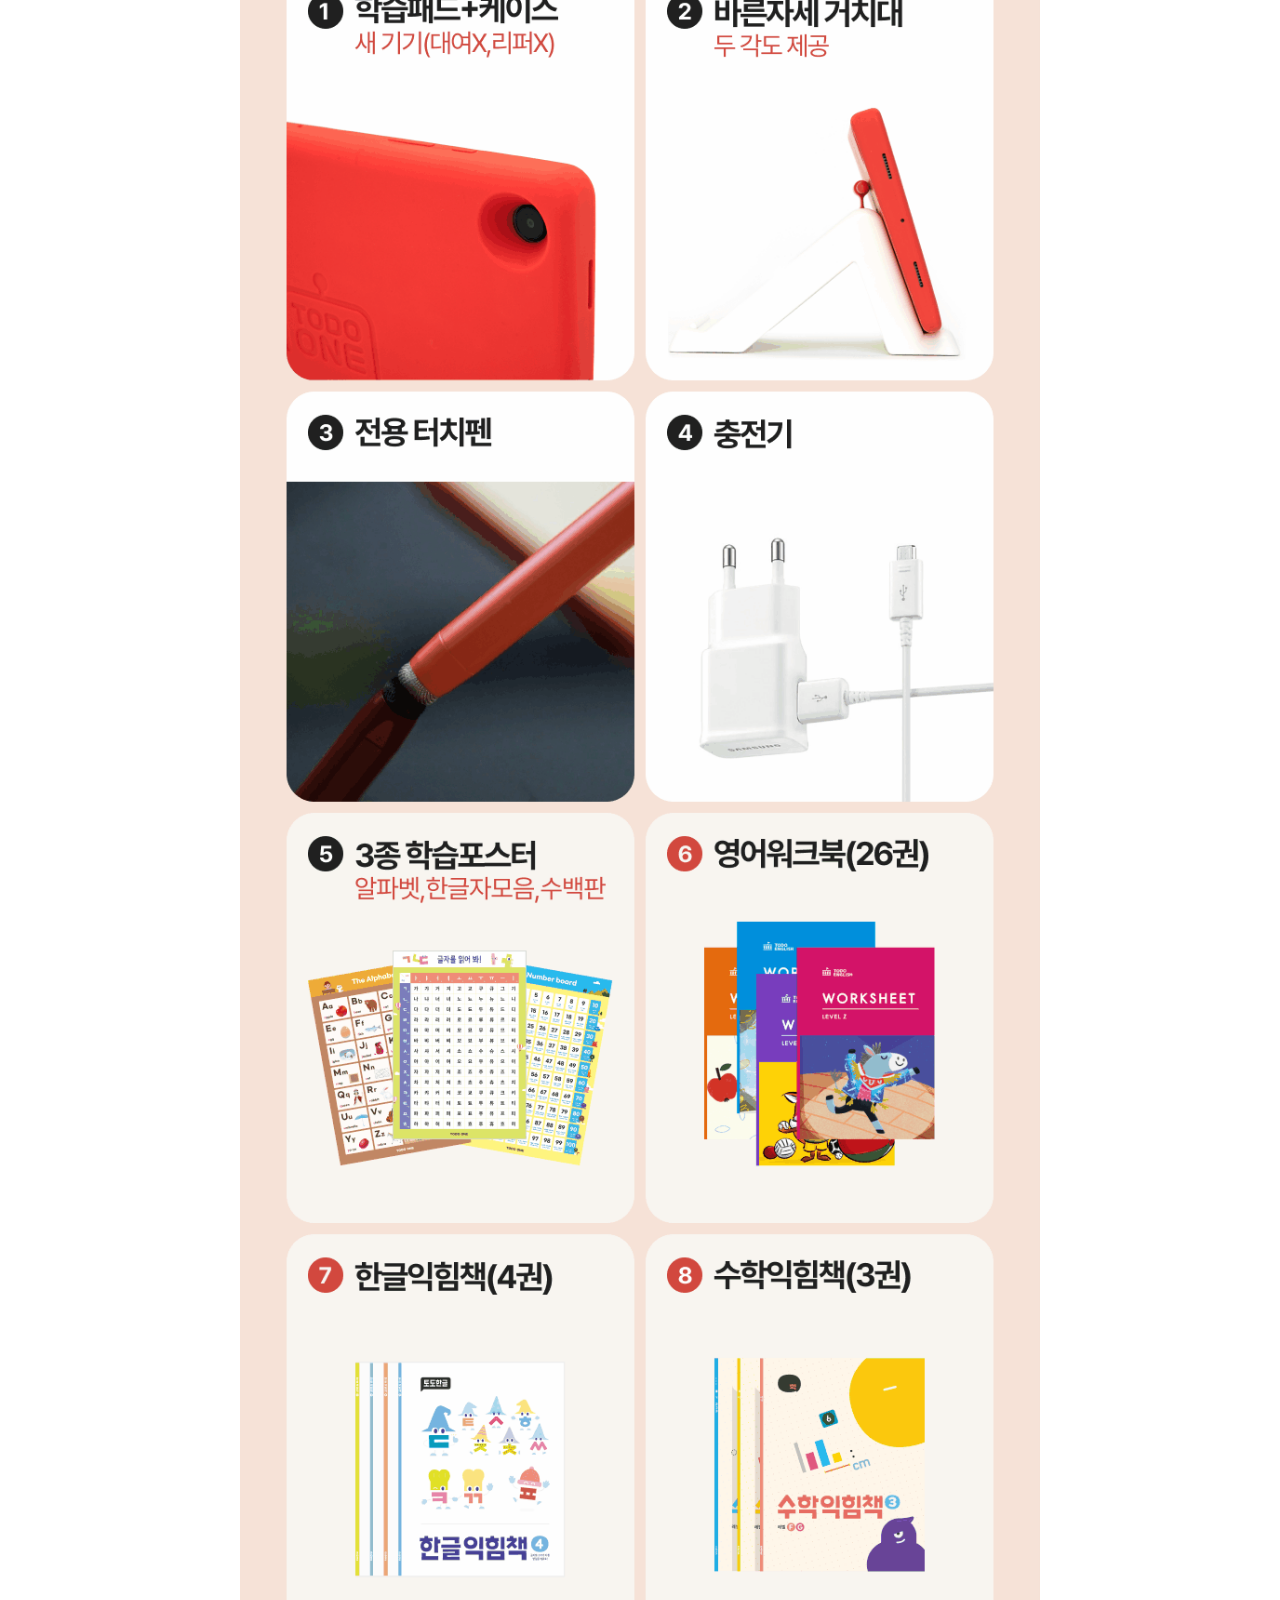
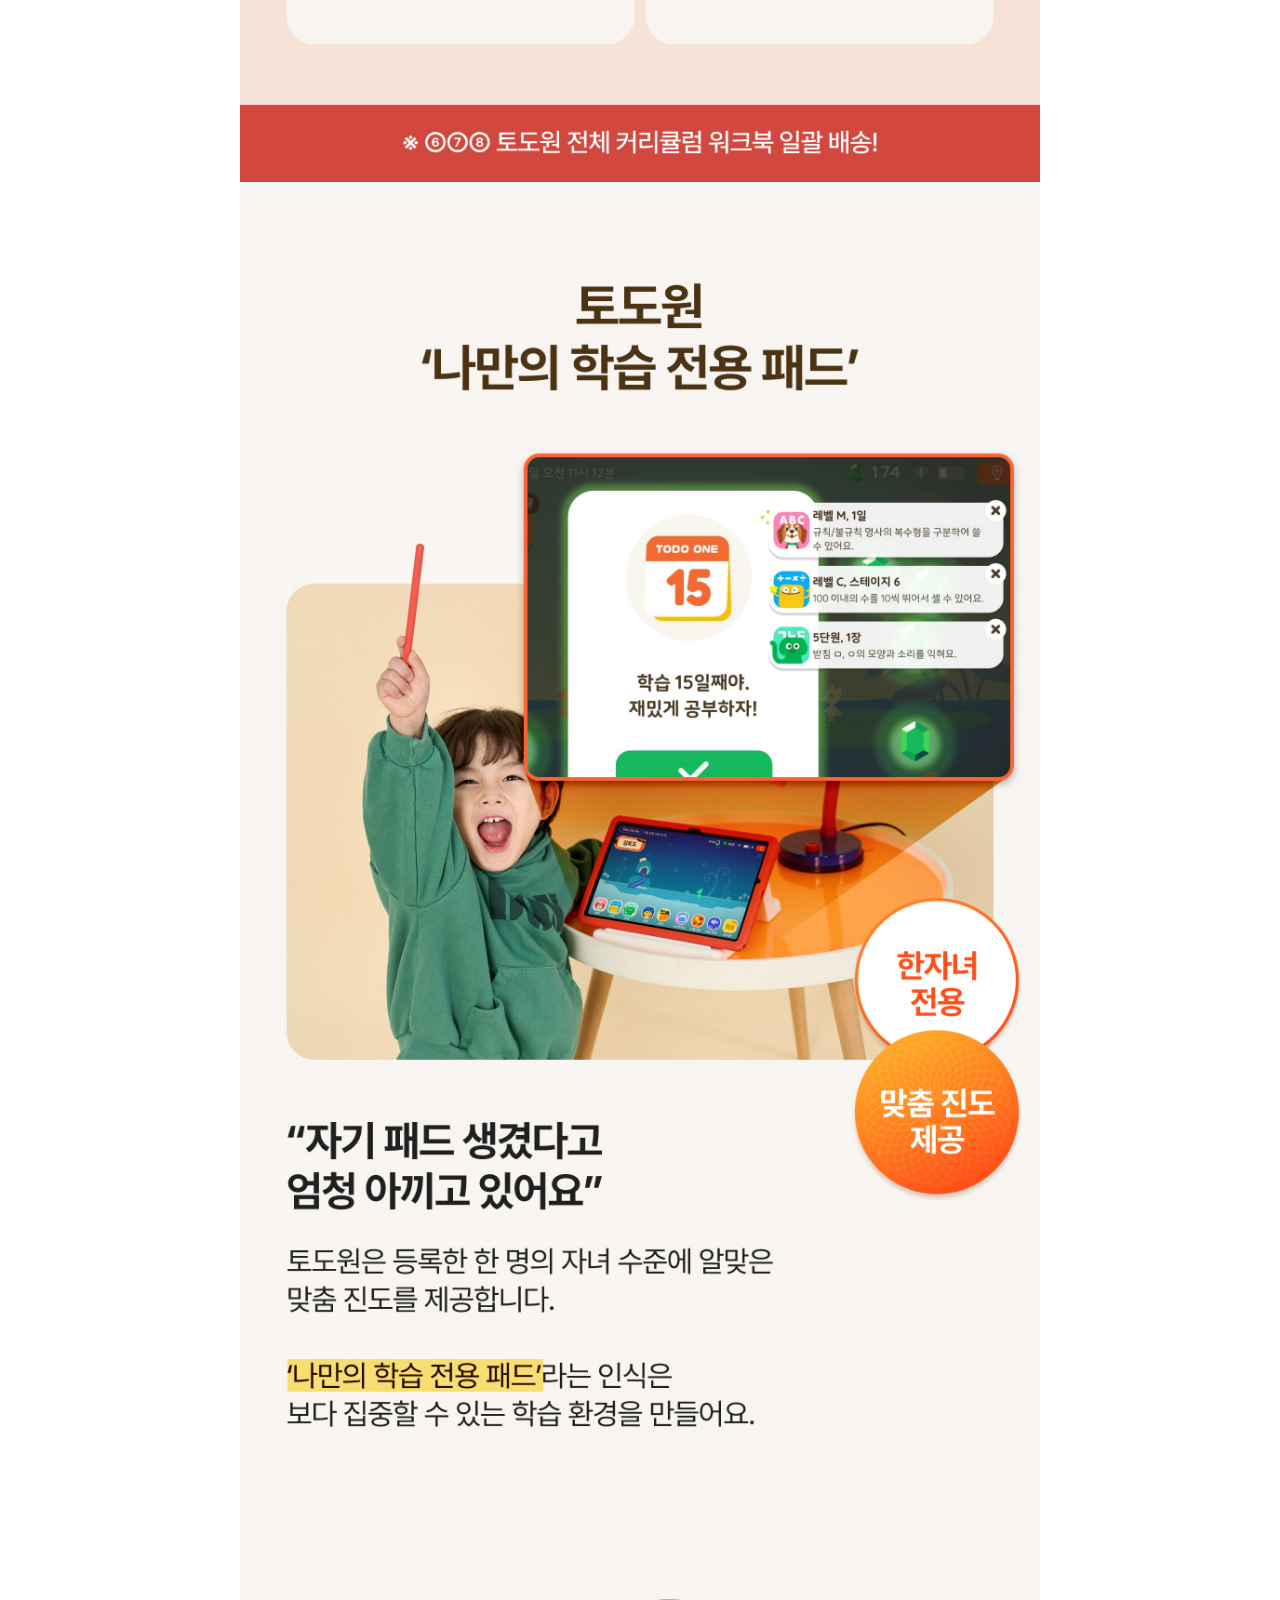
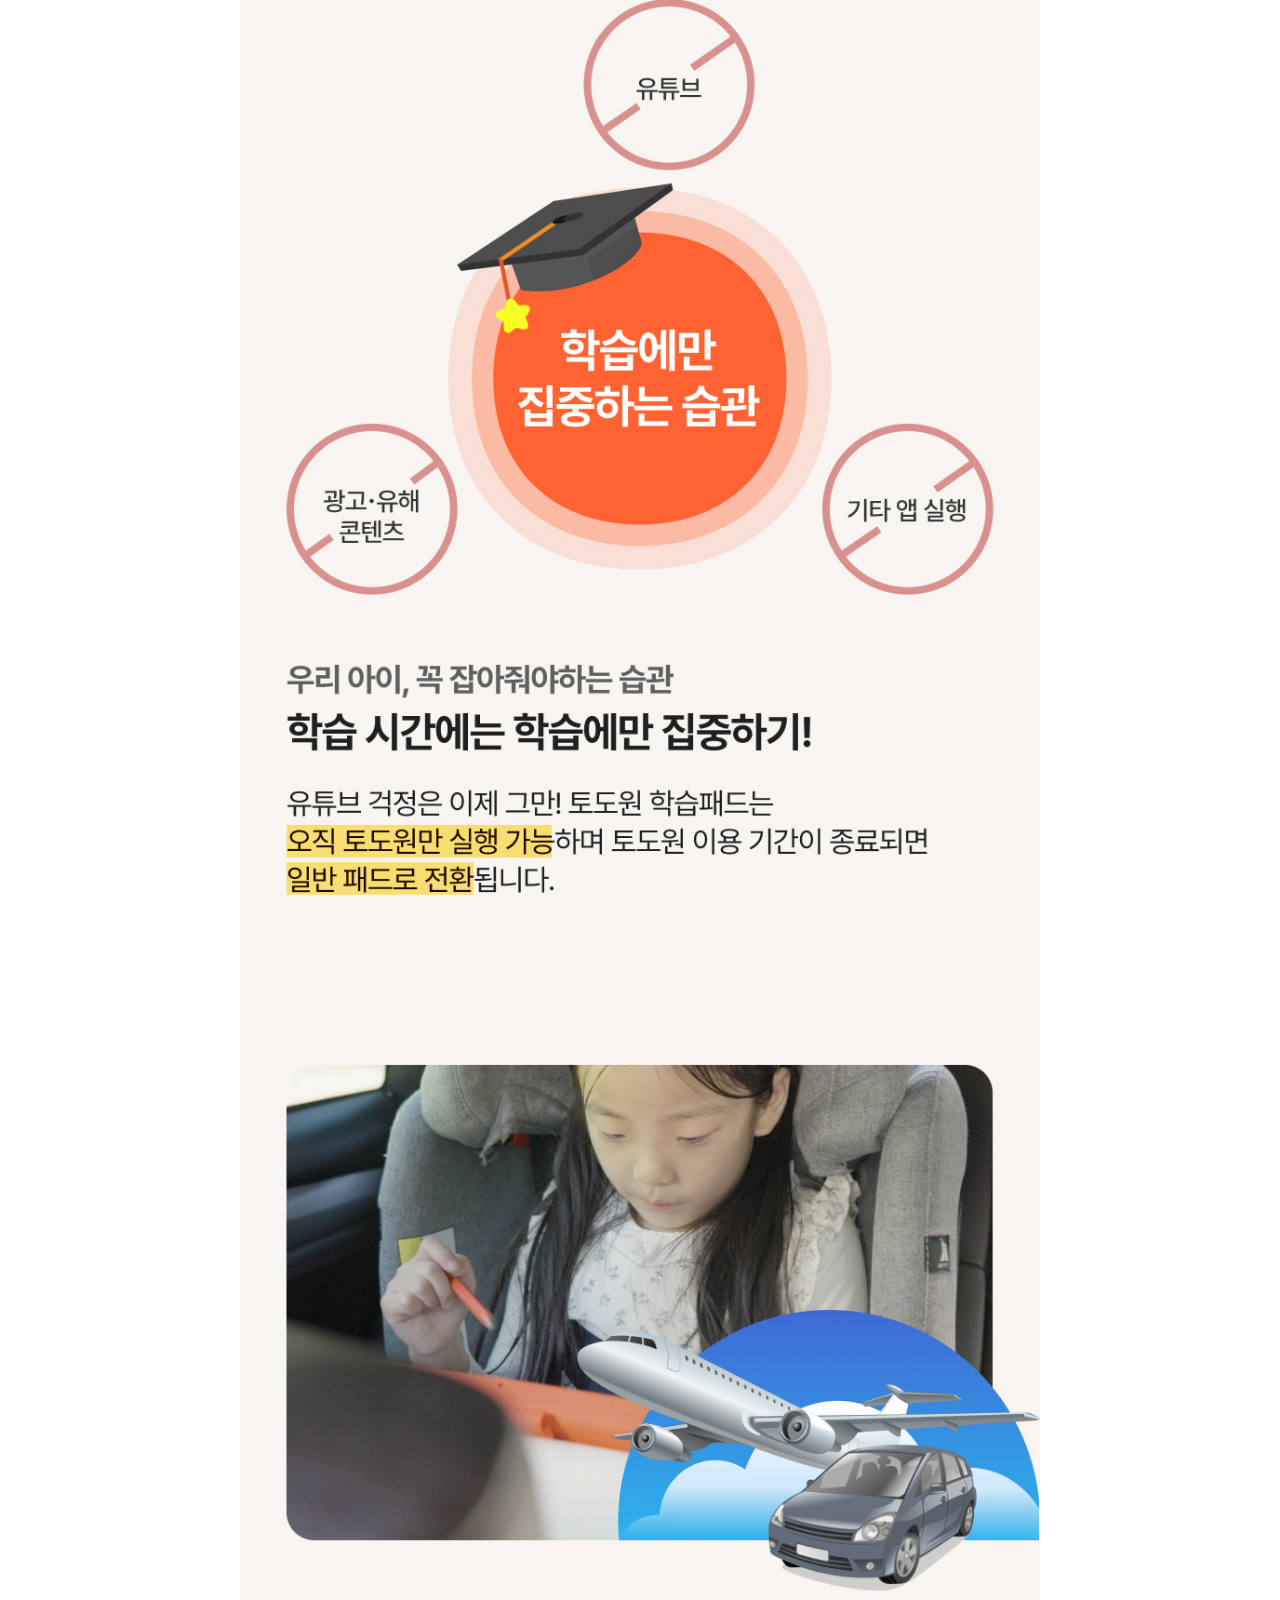
==== commit 10389c0c: "리뷰 탭 추가 - 별점 요약/장단점/후기 카드 Co-Authored-By: Claude Sonnet 4.6 <noreply@anthropic.com>" ====
--- a/index.html
+++ b/index.html
@@ -16,6 +16,7 @@
       <a href="hangul.html" class="subject-btn hangul-btn">가 토도한글</a>
       <a href="math.html" class="subject-btn math-btn">✚ 토도수학</a>
       <a href="price.html" class="subject-btn price-btn">💰 가격비교</a>
+      <a href="review.html" class="subject-btn review-btn">⭐ 리뷰</a>
     </div>
   </nav>
 
--- a/style.css
+++ b/style.css
@@ -527,6 +527,236 @@
   line-height: 1.6;
 }
 
+/* ─── 리뷰 버튼 ─── */
+.review-btn {
+  background: #fef9c3;
+  color: #b45309;
+}
+.review-btn:hover, .review-btn.active {
+  background: #b45309;
+  color: #fff;
+}
+
+/* ─── 리뷰 페이지 ─── */
+.review-summary-section {
+  margin: 24px 0;
+}
+
+.review-score-box {
+  display: flex;
+  gap: 24px;
+  align-items: center;
+  background: #fafafa;
+  border-radius: 16px;
+  padding: 24px 20px;
+}
+
+.review-score-left {
+  text-align: center;
+  flex-shrink: 0;
+}
+
+.review-big-score {
+  font-size: 52px;
+  font-weight: 900;
+  color: #222;
+  line-height: 1;
+}
+
+.review-stars {
+  font-size: 18px;
+  color: #f59e0b;
+  margin: 6px 0 4px;
+}
+
+.review-count {
+  font-size: 11px;
+  color: #aaa;
+}
+
+.review-score-right {
+  flex: 1;
+  display: flex;
+  flex-direction: column;
+  gap: 6px;
+}
+
+.review-bar-row {
+  display: flex;
+  align-items: center;
+  gap: 8px;
+  font-size: 12px;
+}
+
+.bar-label {
+  width: 24px;
+  text-align: right;
+  color: #888;
+  flex-shrink: 0;
+}
+
+.bar-track {
+  flex: 1;
+  height: 8px;
+  background: #e5e7eb;
+  border-radius: 99px;
+  overflow: hidden;
+}
+
+.bar-fill {
+  height: 100%;
+  background: #f59e0b;
+  border-radius: 99px;
+}
+
+.bar-pct {
+  width: 30px;
+  color: #888;
+  font-size: 11px;
+  flex-shrink: 0;
+}
+
+.review-pros-cons {
+  display: flex;
+  gap: 12px;
+  margin: 20px 0;
+}
+
+.pros-box, .cons-box {
+  flex: 1;
+  border-radius: 14px;
+  padding: 18px 16px;
+}
+
+.pros-box {
+  background: #f0fdf4;
+}
+
+.cons-box {
+  background: #fff1f2;
+}
+
+.pros-title {
+  font-size: 14px;
+  font-weight: 800;
+  color: #166534;
+  margin-bottom: 12px;
+}
+
+.cons-title {
+  font-size: 14px;
+  font-weight: 800;
+  color: #9f1239;
+  margin-bottom: 12px;
+}
+
+.pros-list, .cons-list {
+  list-style: none;
+  display: flex;
+  flex-direction: column;
+  gap: 8px;
+}
+
+.pros-list li {
+  font-size: 13px;
+  color: #15803d;
+  padding-left: 14px;
+  position: relative;
+  line-height: 1.5;
+}
+
+.pros-list li::before {
+  content: '✓';
+  position: absolute;
+  left: 0;
+  font-weight: 700;
+}
+
+.cons-list li {
+  font-size: 13px;
+  color: #be123c;
+  padding-left: 14px;
+  position: relative;
+  line-height: 1.5;
+}
+
+.cons-list li::before {
+  content: '·';
+  position: absolute;
+  left: 0;
+  font-weight: 700;
+  font-size: 18px;
+  top: -2px;
+}
+
+.review-list-section {
+  margin: 24px 0;
+}
+
+.review-list-title {
+  font-size: 17px;
+  font-weight: 800;
+  color: #222;
+  margin-bottom: 14px;
+}
+
+.review-card {
+  background: #fff;
+  border: 1px solid #f0f0f0;
+  border-radius: 14px;
+  padding: 18px 16px;
+  margin-bottom: 12px;
+  box-shadow: 0 1px 6px rgba(0,0,0,0.05);
+}
+
+.review-card-header {
+  display: flex;
+  align-items: center;
+  gap: 8px;
+  margin-bottom: 4px;
+}
+
+.reviewer-name {
+  font-size: 14px;
+  font-weight: 700;
+  color: #333;
+}
+
+.reviewer-stars {
+  font-size: 13px;
+  color: #f59e0b;
+}
+
+.reviewer-date {
+  font-size: 12px;
+  color: #bbb;
+  margin-left: auto;
+}
+
+.reviewer-tag {
+  font-size: 11px;
+  color: #aaa;
+  margin-bottom: 10px;
+}
+
+.review-text {
+  font-size: 14px;
+  color: #444;
+  line-height: 1.7;
+}
+
+@media (max-width: 600px) {
+  .review-pros-cons {
+    flex-direction: column;
+  }
+  .review-score-box {
+    gap: 16px;
+  }
+  .review-big-score {
+    font-size: 40px;
+  }
+}
+
 /* ─── 반응형 ─── */
 @media (max-width: 480px) {
   .trial-input-wrap {
